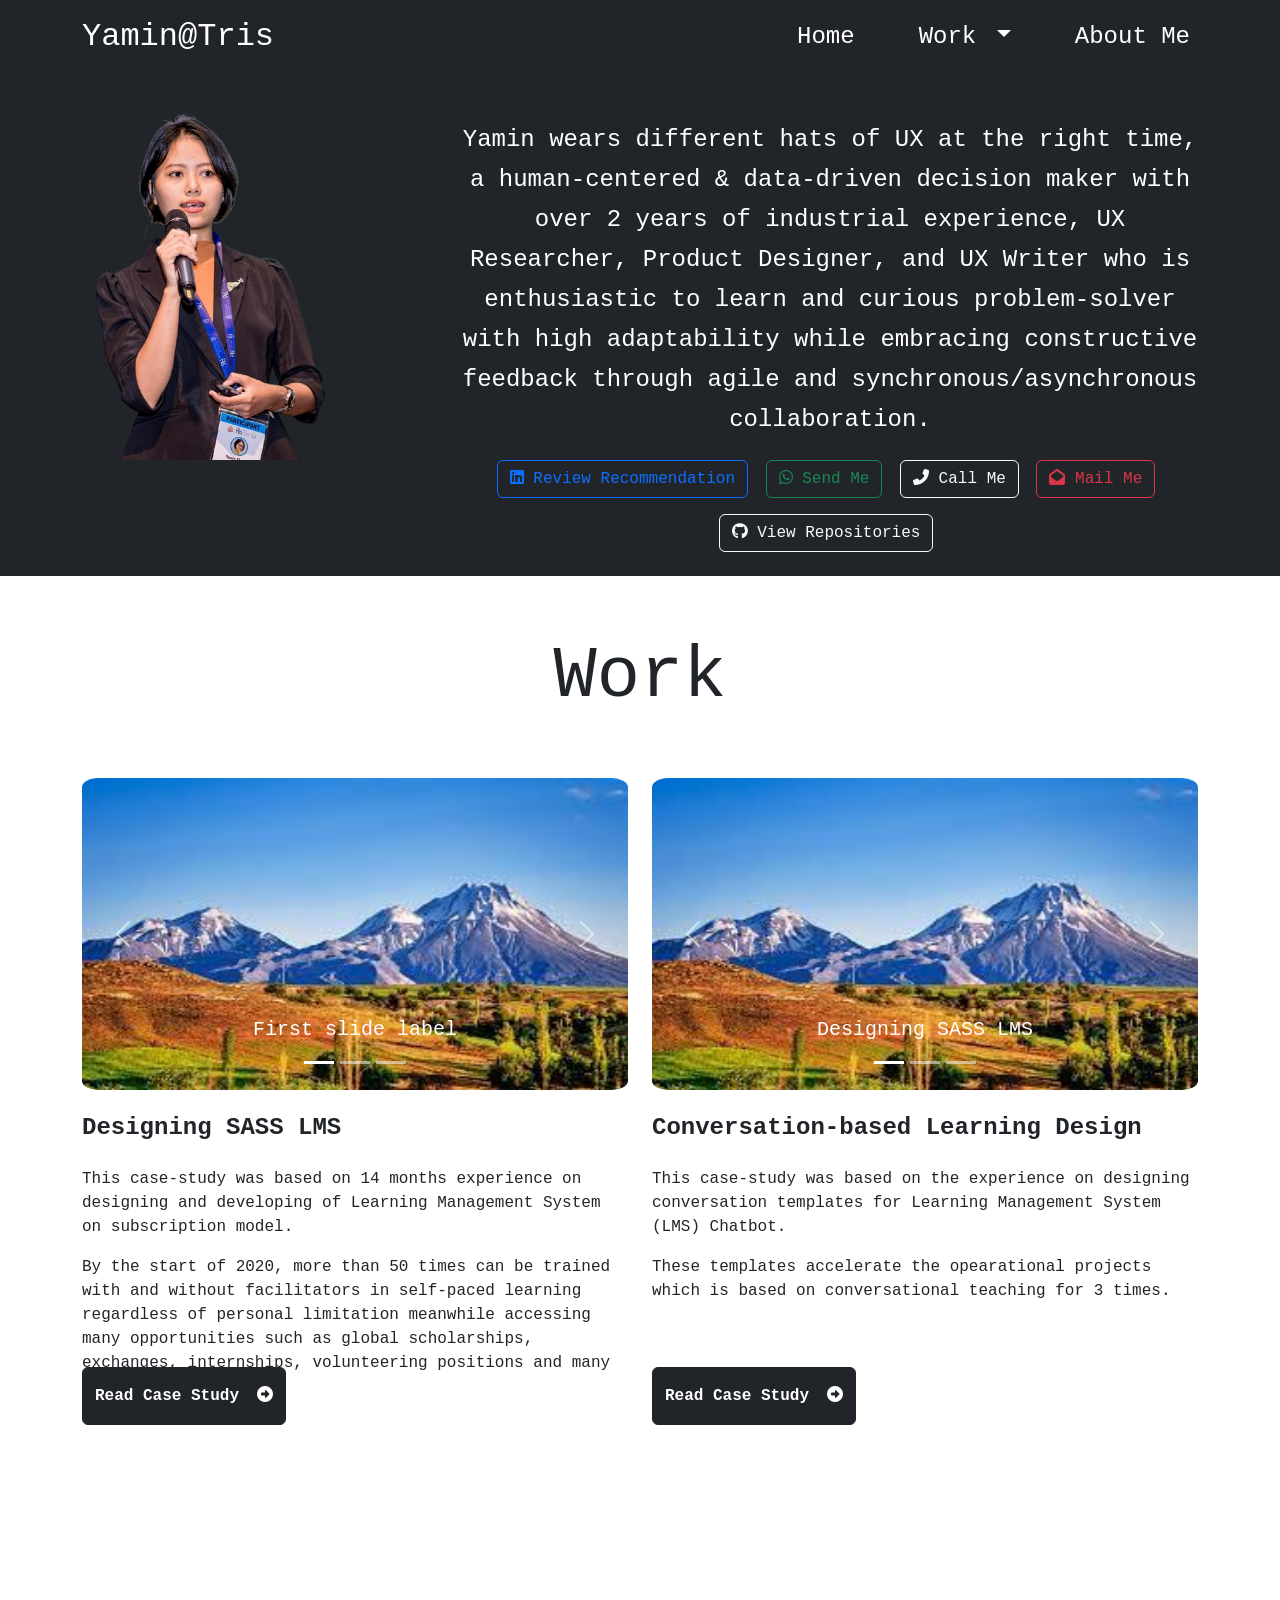
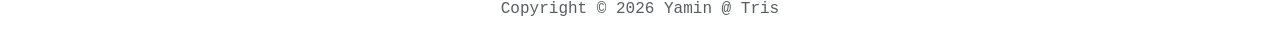
==== index.html @ 756cc173 "change home.html to index.html" ====
<!DOCTYPE html>
<html lang="en">

<head>
  <meta charset="UTF-8">
  <meta http-equiv="X-UA-Compatible" content="IE=edge">
  <meta name="viewport" content="width=device-width, initial-scale=1.0">
  <title>Document</title>
  <link href="https://cdn.jsdelivr.net/npm/bootstrap@5.1.3/dist/css/bootstrap.min.css" rel="stylesheet"
    integrity="sha384-1BmE4kWBq78iYhFldvKuhfTAU6auU8tT94WrHftjDbrCEXSU1oBoqyl2QvZ6jIW3" crossorigin="anonymous">
  <link rel="stylesheet" href="https://cdnjs.cloudflare.com/ajax/libs/font-awesome/6.1.1/css/all.min.css">
  <link rel="stylesheet" href="style.css">
  <link rel="stylesheet" href="home.css">
  <link rel="stylesheet" href="membership.html">
  <link rel="stylesheet" href="conversation_design.html">
</head>

<body>

  <div class="container-fluid bg-dark">
    <nav class="navbar navbar-expand-lg fixed-top navbar-dark bg-dark">
      <div class="container justify-content-between">
        <a class="navbar-brand fs-2" href="#"> Yamin@Tris </a>
        <button class="navbar-toggler" type="button" data-bs-toggle="collapse" data-bs-target="#navbarText" aria-controls="navbarText" aria-expanded="true" aria-label="Toggle navigation">
          <span class="navbar-toggler-icon"></span>
        </button>
        <div class="collapse navbar-collapse justify-content-end" id="navbarText">
          <ul class="nav navbar-nav ml-auto mb-2 mb-lg-0 gap-2 gap-sm-5 fs-4">
            <li class="nav-item">
              <a class="nav-link active home" aria-current="page" href="index.html">Home</a>
            </li>
            <li class="nav-item dropdown">
              <a class="nav-link dropdown-toggle text-white" href="#" id="navbarDarkDropdownMenuLink" role="button" data-bs-toggle="dropdown" aria-expanded="true">
                Work
              </a>
              <ul class="dropdown-menu dropdown-menu-dark" aria-labelledby="navbarDarkDropdownMenuLink">
                <li><a class="dropdown-item" href="membership.html">SAAS LMS Design</a></li>
                <li><a class="dropdown-item" href="#">Conversation-based Learning Design</a></li>
                <li><a class="dropdown-item" href="https://github.com/Yamin-TZO?tab=repositories">Web Design</a></li>
              </ul>
            </li>
            <li class="nav-item">
              <a class="nav-link text-white" href="aboutme.html">About Me</a>
            </li>
          </ul>
        </div>
      </div>
    </nav>
    
    <div style="height:100px;"></div>
    <!-- self_introduction -->
    <div class="container text-white">
      <div class="row">
        <div class="col-12 col-sm-4">
          <img src="photo/yamin.png" alt="Yamin was giving presentation in AYA Youth Forum 2019" style="height: 360px;">
        </div>
        <div class="col-12 col-sm-8 align-self-center">
          <div class="card-body align-items-center text-center">
            <p class="card-text intro-text">Yamin wears different hats of UX at the right time, a human-centered & data-driven decision maker with over 2
              years of industrial experience, UX Researcher, Product Designer, and UX Writer who is enthusiastic to learn
              and curious problem-solver with high adaptability while embracing constructive feedback through agile and
              synchronous/asynchronous collaboration.</p>
            <div class="justify-content-beteen mb-2">
              <a href="https://www.linkedin.com/in/yaminthazinoo" class="btn btn-outline-primary me-2 mb-3">
                <i class="fab fa-linkedin"></i> Review Recommendation
              </a>
              <a href="https://api.whatsapp.com/send?phone=959424755899" class="btn btn-outline-success me-2 mb-3">
                <i class="fab fa-whatsapp"></i> Send Me
              </a>
              <a href="tel:959 424 755 899" class="btn btn-outline-light me-2 mb-3">
                <i class="fas fa-phone-alt"></i> Call Me
              </a>
              <a href="mailto:yaminthazinoo24@gmail.com" class="btn btn-outline-danger me-2 mb-3">
                <i class="fas fa-envelope-open"></i> Mail Me
              </a>
              <a href="https://github.com/Yamin-TZO?tab=repositories" class="btn btn-outline-light me-2 mb-3">
                <i class="fab fa-github"></i> View Repositories
              </a>   
            </div>        
          </div>
        </div>
      </div>
    </div>
  </div>

  <div style="height: 50px;" id="work"></div>

  <div class="container-fluid" >
    <div class="text-dark align-items-center text-center py-2 display-2">
      Work
    </div>

    <div style="height: 50px;"></div>

    <div class="container">
      <div class="row">
        <div class="col-12 col-sm-6">
          <div class="card mb-5" style="border-radius: 3%; border: none;">
            <div id="membership" class="carousel carousel-light slide" data-bs-ride="carousel">
              <div class="carousel-indicators">
                <button type="button" data-bs-target="#membership" data-bs-slide-to="0" class="active" aria-current="true" aria-label="Slide 1"></button>
                <button type="button" data-bs-target="#membership" data-bs-slide-to="1" aria-label="Slide 2"></button>
                <button type="button" data-bs-target="#membership" data-bs-slide-to="2" aria-label="Slide 3"></button>
              </div>
              <div class="carousel-inner" style="border-radius: 3%;">
                <div class="carousel-item active" data-bs-interval="10000">
                  <img src="photo/mountain.jpeg" class="d-block w-100" alt="..." style="height: 312px;">
                  <div class="carousel-caption d-none d-md-block">
                    <h5>First slide label</h5>
                  </div>
                </div>
                <div class="carousel-item" data-bs-interval="2000">
                  <img src="photo/mountain2.jpeg" class="d-block w-100" alt="..." style="height: 312px;">
                  <div class="carousel-caption d-none d-md-block">
                    <h5>Second slide label</h5>
                  </div>
                </div>
                <div class="carousel-item">
                  <img src="photo/mountain3.jpeg" class="d-block w-100" alt="..." style="height: 312px;">
                  <div class="carousel-caption d-none d-md-block">
                    <h5>Third slide label</h5>
                  </div>
                </div>
              </div>
              <button class="carousel-control-prev" type="button" data-bs-target="#membership" data-bs-slide="prev">
                <span class="carousel-control-prev-icon" aria-hidden="true"></span>
                <span class="visually-hidden">Previous</span>
              </button>
              <button class="carousel-control-next" type="button" data-bs-target="#membership" data-bs-slide="next">
                <span class="carousel-control-next-icon" aria-hidden="true"></span>
                <span class="visually-hidden">Next</span>
              </button>
            </div>
            <div class="card mt-3" style="border: none;border-radius: 3%;">
              <h4 class="card-title mt-2">
                <strong>Designing SASS LMS</strong>
              </h4>
              <div class="card-text mt-3 gallery-layout">
                <div>
                  This case-study was based on 14 months experience on designing and developing of Learning Management System on subscription model.
                </div>
                <div class="mt-3">
                  By the start of 2020, more than 50 times can be trained with and without facilitators in self-paced learning regardless of personal limitation meanwhile accessing many opportunities such as global scholarships, exchanges, internships, volunteering positions and many others.
                </div>
              </div>
              <a href="membership.html" id="casestudy" class="btn btn-dark text-center py-3">
                <strong>Read Case Study</strong>
                <i class="fas fa-arrow-alt-circle-right ps-2"></i>
              </a>
            </div>
          </div>
        </div>

        <div class="col-12 col-sm-6">
          <div class="card" style="border-radius: 3%; border: none;">
            <div id="sms" class="carousel carousel-light slide" data-bs-ride="carousel">
              <div class="carousel-indicators">
                <button type="button" data-bs-target="#sms" data-bs-slide-to="0" class="active" aria-current="true" aria-label="Slide 1"></button>
                <button type="button" data-bs-target="#sms" data-bs-slide-to="1" aria-label="Slide 2"></button>
                <button type="button" data-bs-target="#sms" data-bs-slide-to="2" aria-label="Slide 3"></button>
              </div>
              <div class="carousel-inner" style="border-radius: 3%;">
                <div class="carousel-item active" data-bs-interval="10000">
                  <img src="photo/mountain.jpeg" class="d-block w-100" alt="..." style="height: 312px;">
                  <div class="carousel-caption d-none d-md-block">
                    <h5>Designing SASS LMS</h5>
                  </div>
                </div>
                <div class="carousel-item" data-bs-interval="2000">
                  <img src="photo/mountain2.jpeg" class="d-block w-100" alt="..." style="height: 312px;">
                  <div class="carousel-caption d-none d-md-block">
                    <h5>Second slide label</h5>
                  </div>
                </div>
                <div class="carousel-item">
                  <img src="photo/mountain3.jpeg" class="d-block w-100" alt="..." style="height: 312px;">
                  <div class="carousel-caption d-none d-md-block">
                    <h5>Third slide label</h5>
                  </div>
                </div>
              </div>
              <button class="carousel-control-prev" type="button" data-bs-target="#sms" data-bs-slide="prev">
                <span class="carousel-control-prev-icon" aria-hidden="true"></span>
                <span class="visually-hidden">Previous</span>
              </button>
              <button class="carousel-control-next" type="button" data-bs-target="#sms" data-bs-slide="next">
                <span class="carousel-control-next-icon" aria-hidden="true"></span>
                <span class="visually-hidden">Next</span>
              </button>
            </div>
            <div class="card mt-3" style="border: none;border-radius: 3%;">
              <h4 class="card-title mt-2">
                <strong>Conversation-based Learning Design</strong>
              </h4>
              <div class="card-text mt-3 gallery-layout">
                <div>
                  This case-study was based on the experience on designing conversation templates for Learning Management System (LMS) Chatbot.
                </div>
                <div class="mt-3">
                  These templates accelerate the opearational projects which is based on conversational teaching for 3 times.
                </div>
              </div>
              <a href="conversation_design.html" id="casestudy" class="btn btn-dark text-center py-3">
                <strong>Read Case Study</strong>
                <i class="fas fa-arrow-alt-circle-right ps-2"></i>
              </a>
            </div>
          </div>
        </div>
      </div>
    </div>
  </div>

  <div style="height: 100px;"></div>
  <!-- testimonials -->
  <!-- <div class="container-fluid bg-dark">
    <div class="text-white align-items-center text-center py-2 fs-3">
      Testimonials
    </div>
    <div class="container py-2 mb-2">
      <div class="row row-cols-1 row-cols-md-3 g-4">
        <div class="col">
          <div class="card mb-3" style="max-width: 540px;">
            <div class="row g-0">
              <div class="col-md-4 align-self-center ps-2">
                <img src="photo/htet.jpeg" class="img-fluid rounded-circle justify-content-center" alt="...">
              </div>
              <div class="col-md-8 text-center">
                <div class="card-body">
                  <p class="card-text">Having a vision in both product design and user experience, Yamin is a
                    trust-worthy
                    person who is committed to deliver the task in an accurate, perfect manner. </p>
                  <p class="card-text"><small class="text-muted">Kaung (computer programmer) </small></p>
                </div>
              </div>
            </div>
          </div>
        </div>
        <div class="col">
          <div class="card mb-3" style="max-width: 540px;">
            <div class="row g-0">
              <div class="col-md-4 align-self-center ps-2">
                <img src="photo/kaung.jpeg" class="img-fluid rounded-circle justify-content-center" alt="...">
              </div>
              <div class="col-md-8 text-center">
                <div class="card-body">
                  <p class="card-text">Having a vision in both product design and user experience, Yamin is a
                    trust-worthy
                    person who is committed to deliver the task in an accurate, perfect manner. </p>
                  <p class="card-text"><small class="text-muted">Kaung (computer programmer) </small></p>
                </div>
              </div>
            </div>
          </div>
        </div>
        <div class="col">
          <div class="card mb-3" style="max-width: 540px;">
            <div class="row g-0">
              <div class="col-md-4 align-self-center ps-2">
                <img src="photo/htet.jpeg" class="img-fluid rounded-circle justify-content-center" alt="...">
              </div>
              <div class="col-md-8 text-center">
                <div class="card-body">
                  <p class="card-text">Having a vision in both product design and user experience, Yamin is a
                    trust-worthy
                    person who is committed to deliver the task in an accurate, perfect manner. </p>
                  <p class="card-text"><small class="text-muted">Kaung (computer programmer) </small></p>
                </div>
              </div>
            </div>
          </div>
        </div>
      </div>
    </div>
  </div>  -->
  
  
  

  

  <footer class="text-center py-4 text-muted">
    Copyright &copy; <script>document.write(new Date().getFullYear());</script> Yamin @ Tris
  </footer>
  

  <script src="https://cdn.jsdelivr.net/npm/bootstrap@5.1.3/dist/js/bootstrap.bundle.min.js"
    integrity="sha384-ka7Sk0Gln4gmtz2MlQnikT1wXgYsOg+OMhuP+IlRH9sENBO0LRn5q+8nbTov4+1p"
    crossorigin="anonymous"></script>
</body>

</html>
---- style.css ----
body {
    font-family: monospace;
}

.intro-text {
    font-size: 1.5rem;
    line-height: 2.5rem;
    margin-top: 20px;
    margin-bottom: 20px;
}

@media only screen and (max-width: 361px){
    .intro-text {
        font-size: 1rem;
        line-height: 2rem;
    }

}
---- home.css ----
#casestudy {
  width: fit-content;  
  height: max-content;
  animation: mymove 5s infinite;
  align-items: flex-start;
  }
  
  @keyframes mymove {
    50% {box-shadow: 10px 20px 30px blue;}
  }

.gallery-layout {
  height: 200px;
}

@media only screen and (max-width: 990px){
  .gallery-layout {
    height: max-content;
    margin-bottom: 25px;
  }
}
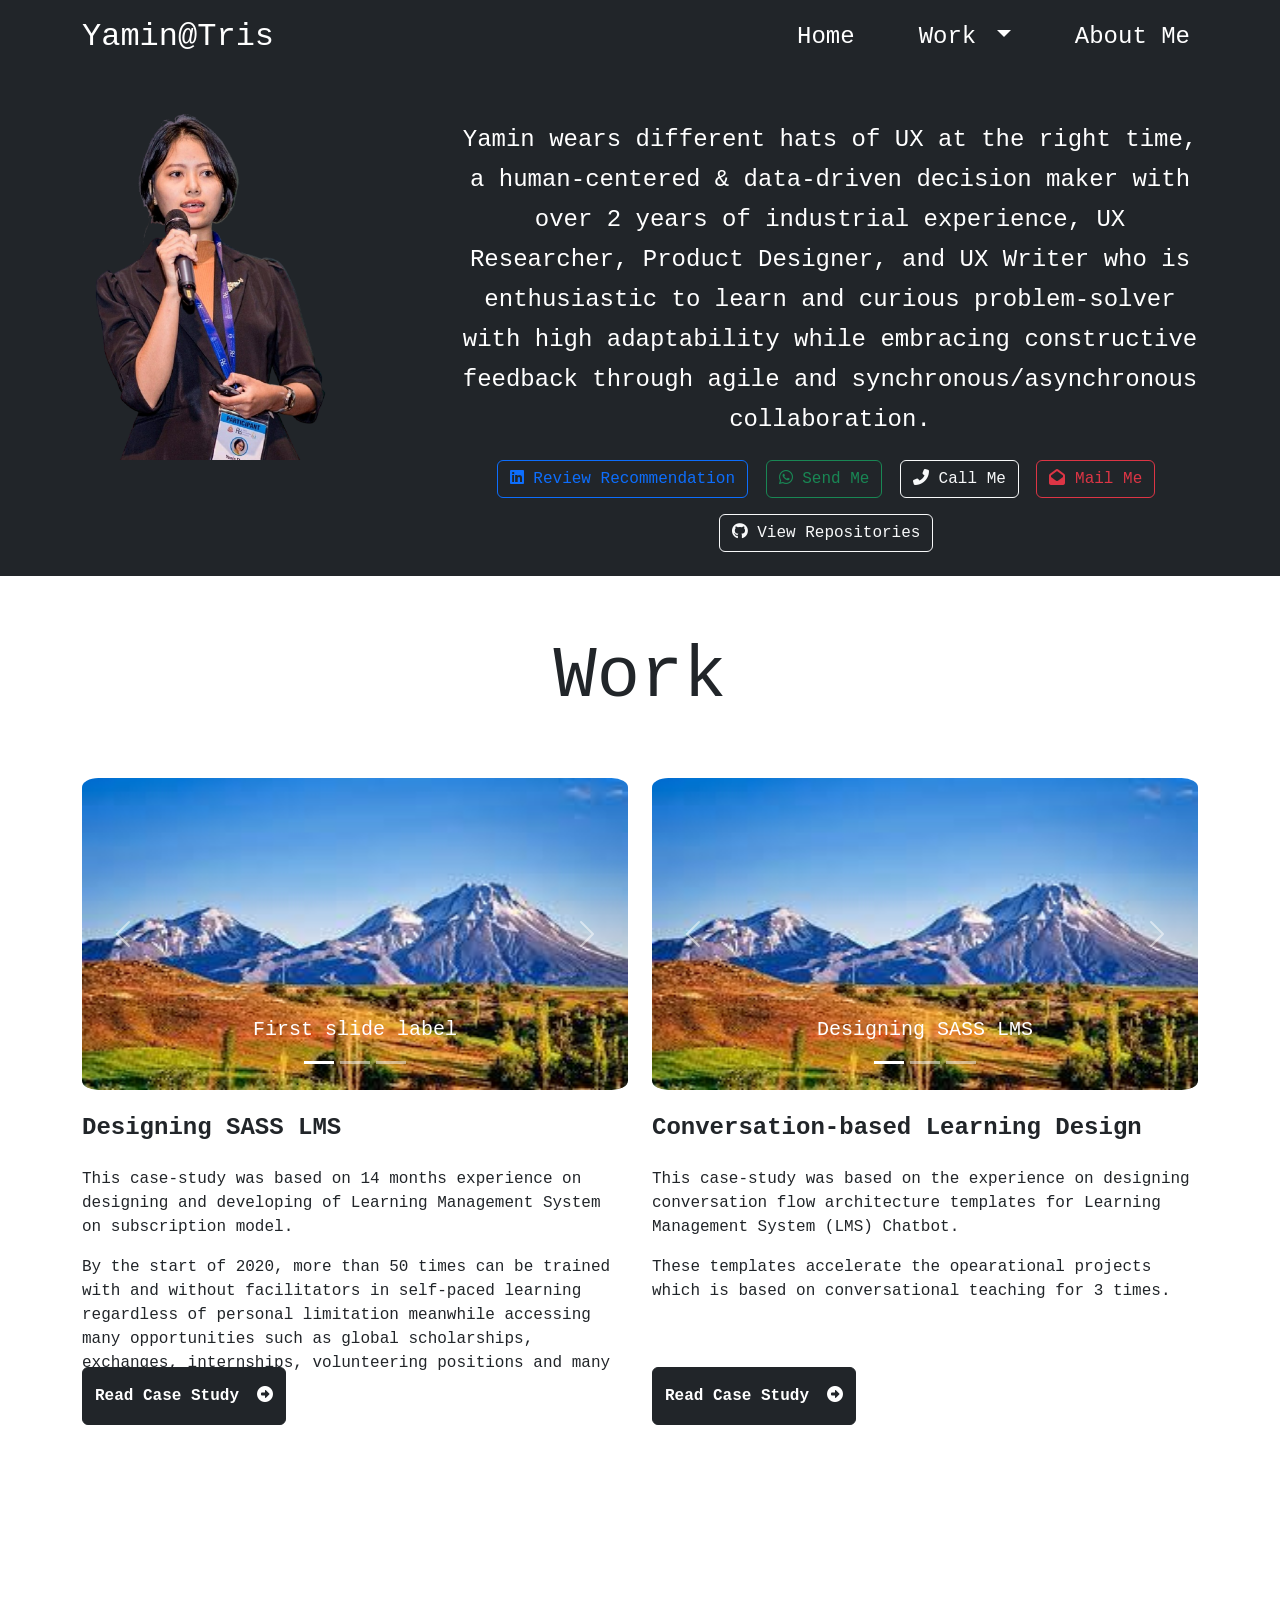
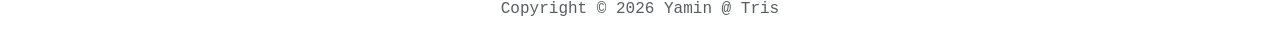
==== commit 2eeeba5a: "updating conversation page about tools" ====
--- a/index.html
+++ b/index.html
@@ -35,7 +35,7 @@
               </a>
               <ul class="dropdown-menu dropdown-menu-dark" aria-labelledby="navbarDarkDropdownMenuLink">
                 <li><a class="dropdown-item" href="membership.html">SAAS LMS Design</a></li>
-                <li><a class="dropdown-item" href="#">Conversation-based Learning Design</a></li>
+                <li><a class="dropdown-item" href="conversation_design.html">Conversation-based Learning Design</a></li>
                 <li><a class="dropdown-item" href="https://github.com/Yamin-TZO?tab=repositories">Web Design</a></li>
               </ul>
             </li>
@@ -70,7 +70,7 @@
               <a href="tel:959 424 755 899" class="btn btn-outline-light me-2 mb-3">
                 <i class="fas fa-phone-alt"></i> Call Me
               </a>
-              <a href="mailto:yaminthazinoo24@gmail.com" class="btn btn-outline-danger me-2 mb-3">
+              <a href="mailto:tris.mailme@gmail.com" class="btn btn-outline-danger me-2 mb-3">
                 <i class="fas fa-envelope-open"></i> Mail Me
               </a>
               <a href="https://github.com/Yamin-TZO?tab=repositories" class="btn btn-outline-light me-2 mb-3">
@@ -194,7 +194,7 @@
               </h4>
               <div class="card-text mt-3 gallery-layout">
                 <div>
-                  This case-study was based on the experience on designing conversation templates for Learning Management System (LMS) Chatbot.
+                  This case-study was based on the experience on designing conversation flow architecture templates for Learning Management System (LMS) Chatbot.
                 </div>
                 <div class="mt-3">
                   These templates accelerate the opearational projects which is based on conversational teaching for 3 times.
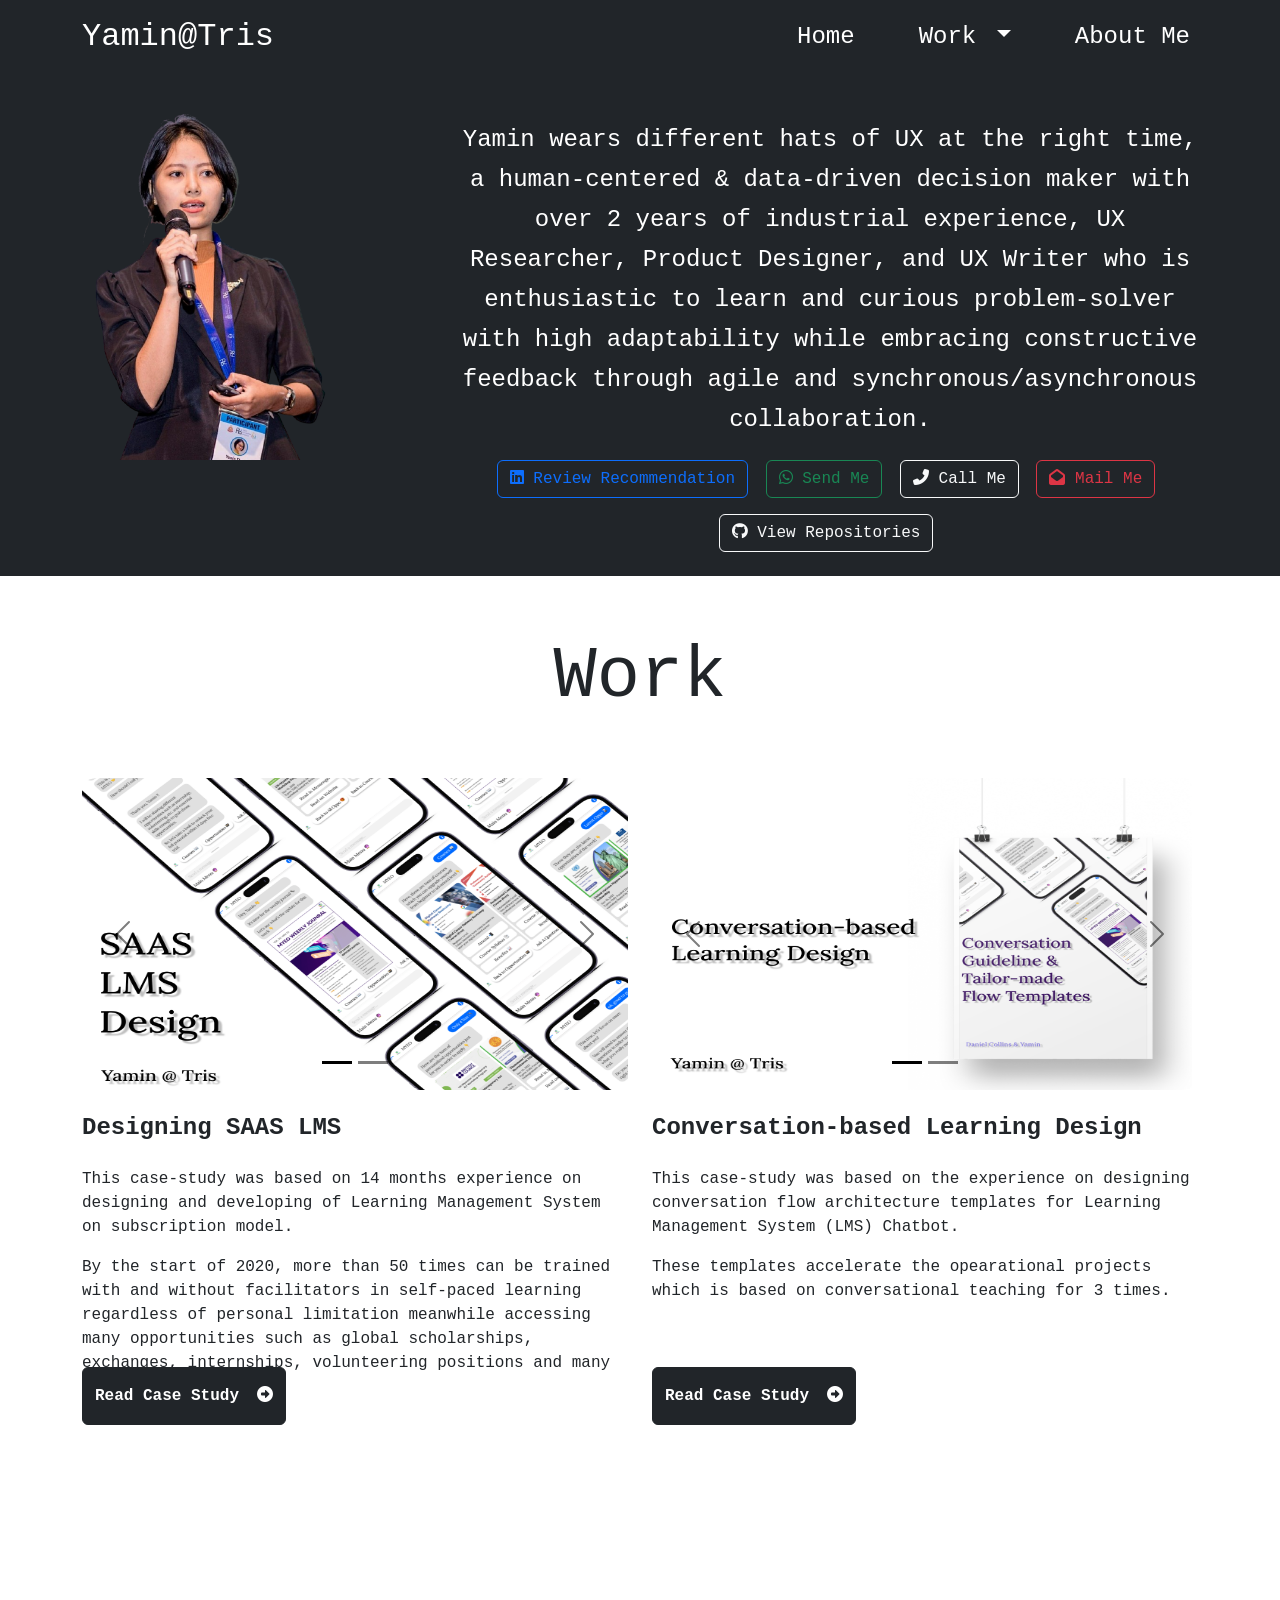
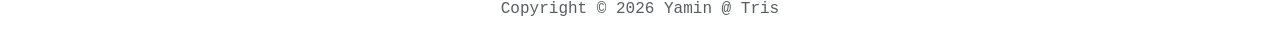
==== commit d3f6938b: "updating on conversation page and modification" ====
--- a/index.html
+++ b/index.html
@@ -36,7 +36,7 @@
               <ul class="dropdown-menu dropdown-menu-dark" aria-labelledby="navbarDarkDropdownMenuLink">
                 <li><a class="dropdown-item" href="membership.html">SAAS LMS Design</a></li>
                 <li><a class="dropdown-item" href="conversation_design.html">Conversation-based Learning Design</a></li>
-                <li><a class="dropdown-item" href="https://github.com/Yamin-TZO?tab=repositories">Web Design</a></li>
+                <!-- <li><a class="dropdown-item" href="https://github.com/Yamin-TZO?tab=repositories">Web Design</a></li> -->
               </ul>
             </li>
             <li class="nav-item">
@@ -96,31 +96,31 @@
       <div class="row">
         <div class="col-12 col-sm-6">
           <div class="card mb-5" style="border-radius: 3%; border: none;">
-            <div id="membership" class="carousel carousel-light slide" data-bs-ride="carousel">
+            <div id="membership" class="carousel carousel-dark slide" data-bs-ride="carousel">
               <div class="carousel-indicators">
                 <button type="button" data-bs-target="#membership" data-bs-slide-to="0" class="active" aria-current="true" aria-label="Slide 1"></button>
                 <button type="button" data-bs-target="#membership" data-bs-slide-to="1" aria-label="Slide 2"></button>
-                <button type="button" data-bs-target="#membership" data-bs-slide-to="2" aria-label="Slide 3"></button>
+                <!-- <button type="button" data-bs-target="#membership" data-bs-slide-to="2" aria-label="Slide 3"></button> -->
               </div>
               <div class="carousel-inner" style="border-radius: 3%;">
                 <div class="carousel-item active" data-bs-interval="10000">
-                  <img src="photo/mountain.jpeg" class="d-block w-100" alt="..." style="height: 312px;">
-                  <div class="carousel-caption d-none d-md-block">
-                    <h5>First slide label</h5>
-                  </div>
+                  <img src="photo/lms_cover.png" class="d-block w-100" alt="..." style="height: 312px;">
+                  <!-- <div class="carousel-caption d-none d-md-block">
+                    <h5>Paseo Protocol</h5>
+                  </div> -->
                 </div>
                 <div class="carousel-item" data-bs-interval="2000">
-                  <img src="photo/mountain2.jpeg" class="d-block w-100" alt="..." style="height: 312px;">
-                  <div class="carousel-caption d-none d-md-block">
+                  <img src="photo/paseo.png" class="d-block w-100" alt="..." style="height: 312px;">
+                  <!-- <div class="carousel-caption d-none d-md-block">
                     <h5>Second slide label</h5>
-                  </div>
-                </div>
-                <div class="carousel-item">
-                  <img src="photo/mountain3.jpeg" class="d-block w-100" alt="..." style="height: 312px;">
+                  </div> -->
+                </div>
+                <!-- <div class="carousel-item">
+                  <img src="photo/curriculumdev.jpg" class="d-block w-100" alt="..." style="height: 312px;">
                   <div class="carousel-caption d-none d-md-block">
                     <h5>Third slide label</h5>
                   </div>
-                </div>
+                </div> -->
               </div>
               <button class="carousel-control-prev" type="button" data-bs-target="#membership" data-bs-slide="prev">
                 <span class="carousel-control-prev-icon" aria-hidden="true"></span>
@@ -133,7 +133,7 @@
             </div>
             <div class="card mt-3" style="border: none;border-radius: 3%;">
               <h4 class="card-title mt-2">
-                <strong>Designing SASS LMS</strong>
+                <strong>Designing SAAS LMS</strong>
               </h4>
               <div class="card-text mt-3 gallery-layout">
                 <div>
@@ -153,32 +153,33 @@
 
         <div class="col-12 col-sm-6">
           <div class="card" style="border-radius: 3%; border: none;">
-            <div id="sms" class="carousel carousel-light slide" data-bs-ride="carousel">
+            <div id="sms" class="carousel carousel-dark slide" data-bs-ride="carousel">
               <div class="carousel-indicators">
                 <button type="button" data-bs-target="#sms" data-bs-slide-to="0" class="active" aria-current="true" aria-label="Slide 1"></button>
                 <button type="button" data-bs-target="#sms" data-bs-slide-to="1" aria-label="Slide 2"></button>
-                <button type="button" data-bs-target="#sms" data-bs-slide-to="2" aria-label="Slide 3"></button>
+                <!-- <button type="button" data-bs-target="#sms" data-bs-slide-to="2" aria-label="Slide 3"></button> -->
               </div>
               <div class="carousel-inner" style="border-radius: 3%;">
                 <div class="carousel-item active" data-bs-interval="10000">
-                  <img src="photo/mountain.jpeg" class="d-block w-100" alt="..." style="height: 312px;">
-                  <div class="carousel-caption d-none d-md-block">
-                    <h5>Designing SASS LMS</h5>
-                  </div>
+                  <img src="photo/conversational_cover.png" class="d-block w-100" alt="..." style="height: 312px;">
+                  <!-- <div class="carousel-caption d-none d-md-block">
+                    <h5>Paseo Protocol</h5>
+                  </div> -->
                 </div>
                 <div class="carousel-item" data-bs-interval="2000">
-                  <img src="photo/mountain2.jpeg" class="d-block w-100" alt="..." style="height: 312px;">
-                  <div class="carousel-caption d-none d-md-block">
+                  <img src="photo/affinity.png" class="d-block w-100" alt="..." style="height: 312px;">
+                  <!-- <div class="carousel-caption d-none d-md-block">
                     <h5>Second slide label</h5>
-                  </div>
-                </div>
-                <div class="carousel-item">
-                  <img src="photo/mountain3.jpeg" class="d-block w-100" alt="..." style="height: 312px;">
+                  </div> -->
+                </div>
+                <!-- <div class="carousel-item">
+                  <img src="photo/curriculumdev.jpg" class="d-block w-100" alt="..." style="height: 312px;">
                   <div class="carousel-caption d-none d-md-block">
                     <h5>Third slide label</h5>
                   </div>
-                </div>
-              </div>
+                </div> -->
+              </div>
+              
               <button class="carousel-control-prev" type="button" data-bs-target="#sms" data-bs-slide="prev">
                 <span class="carousel-control-prev-icon" aria-hidden="true"></span>
                 <span class="visually-hidden">Previous</span>
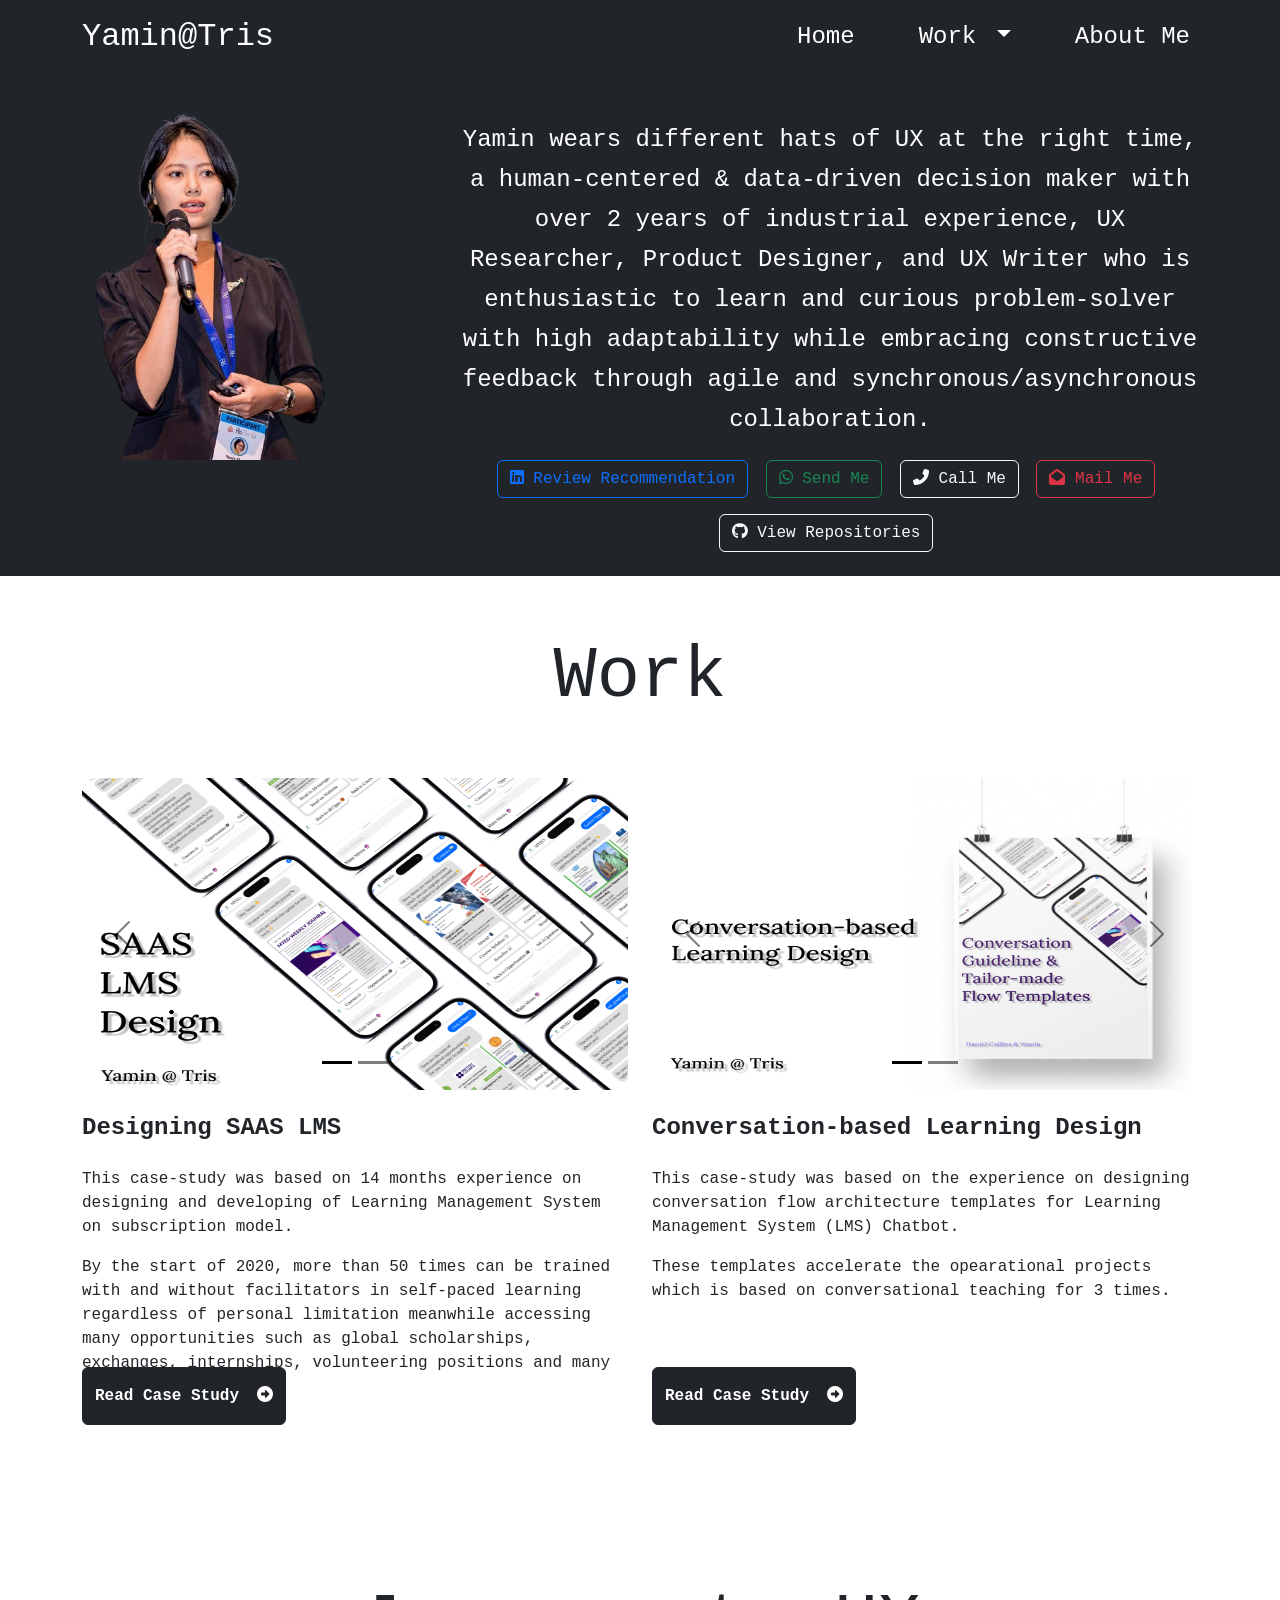
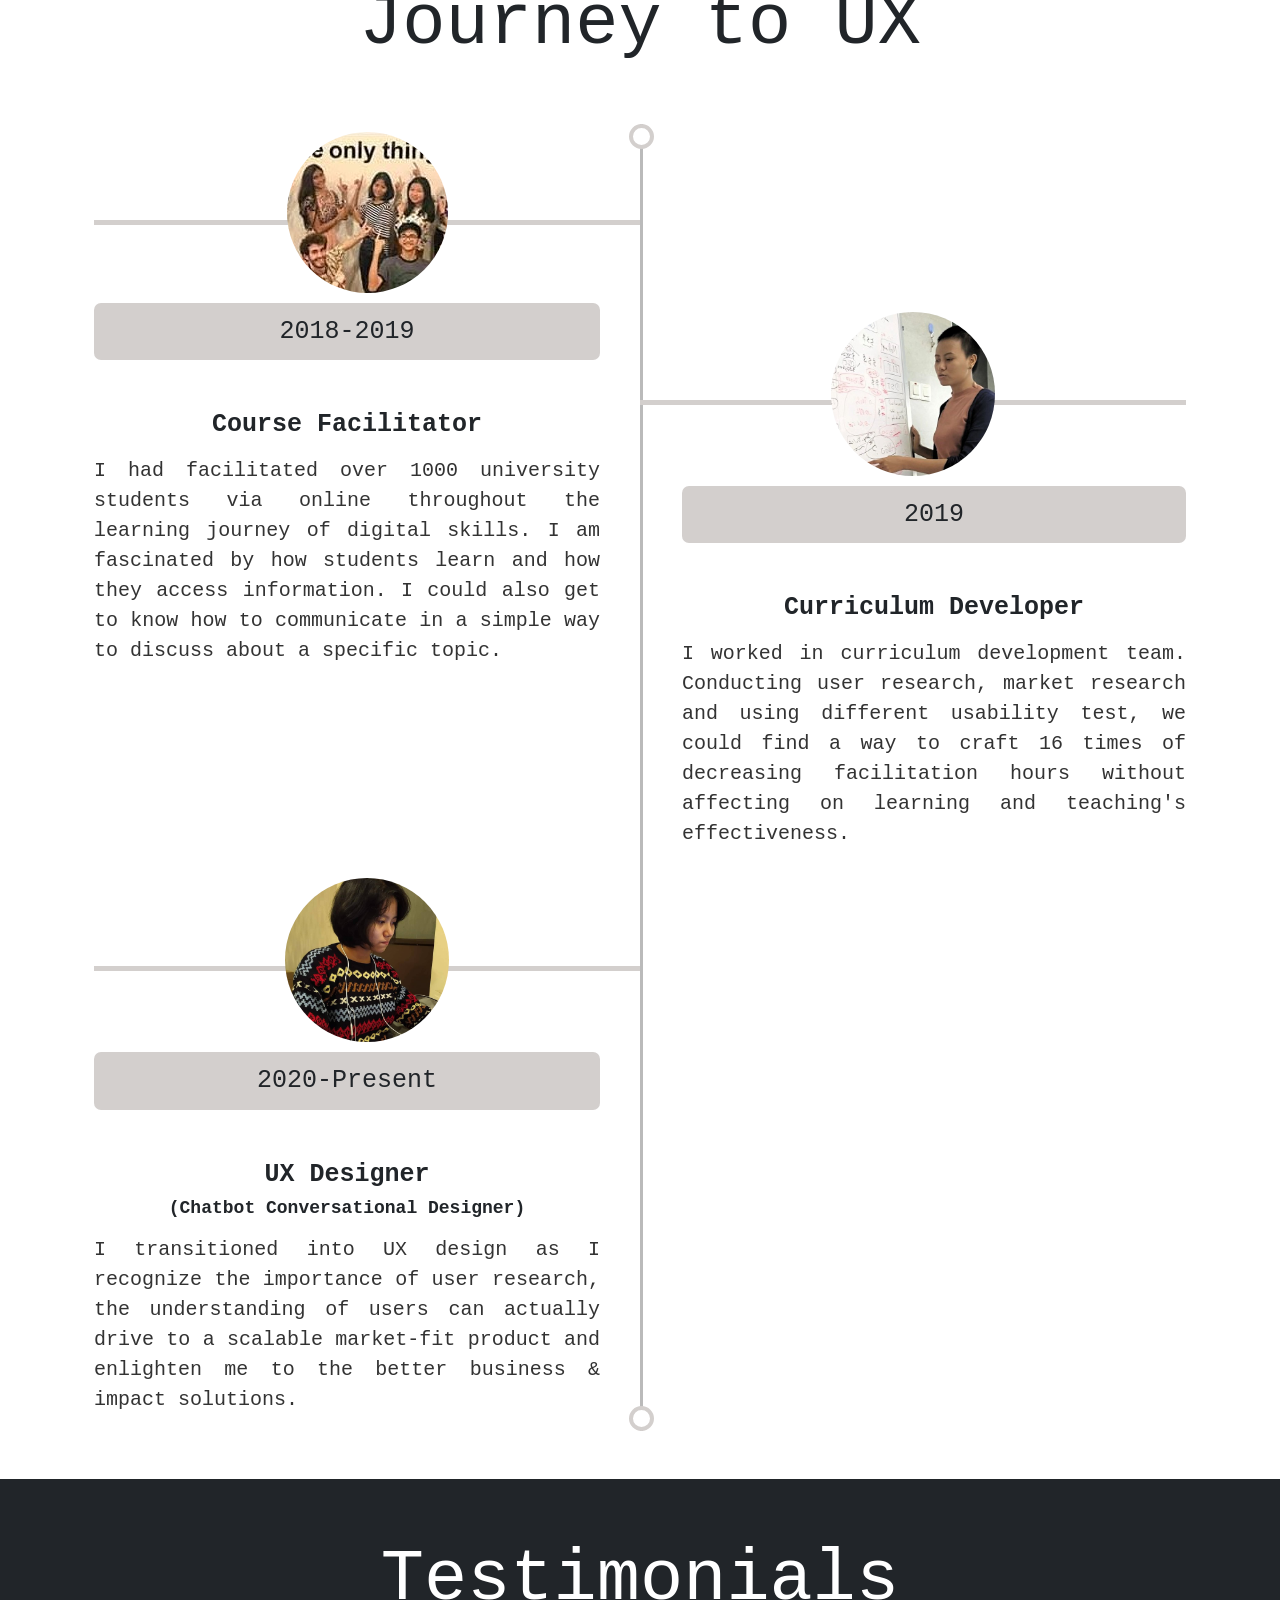
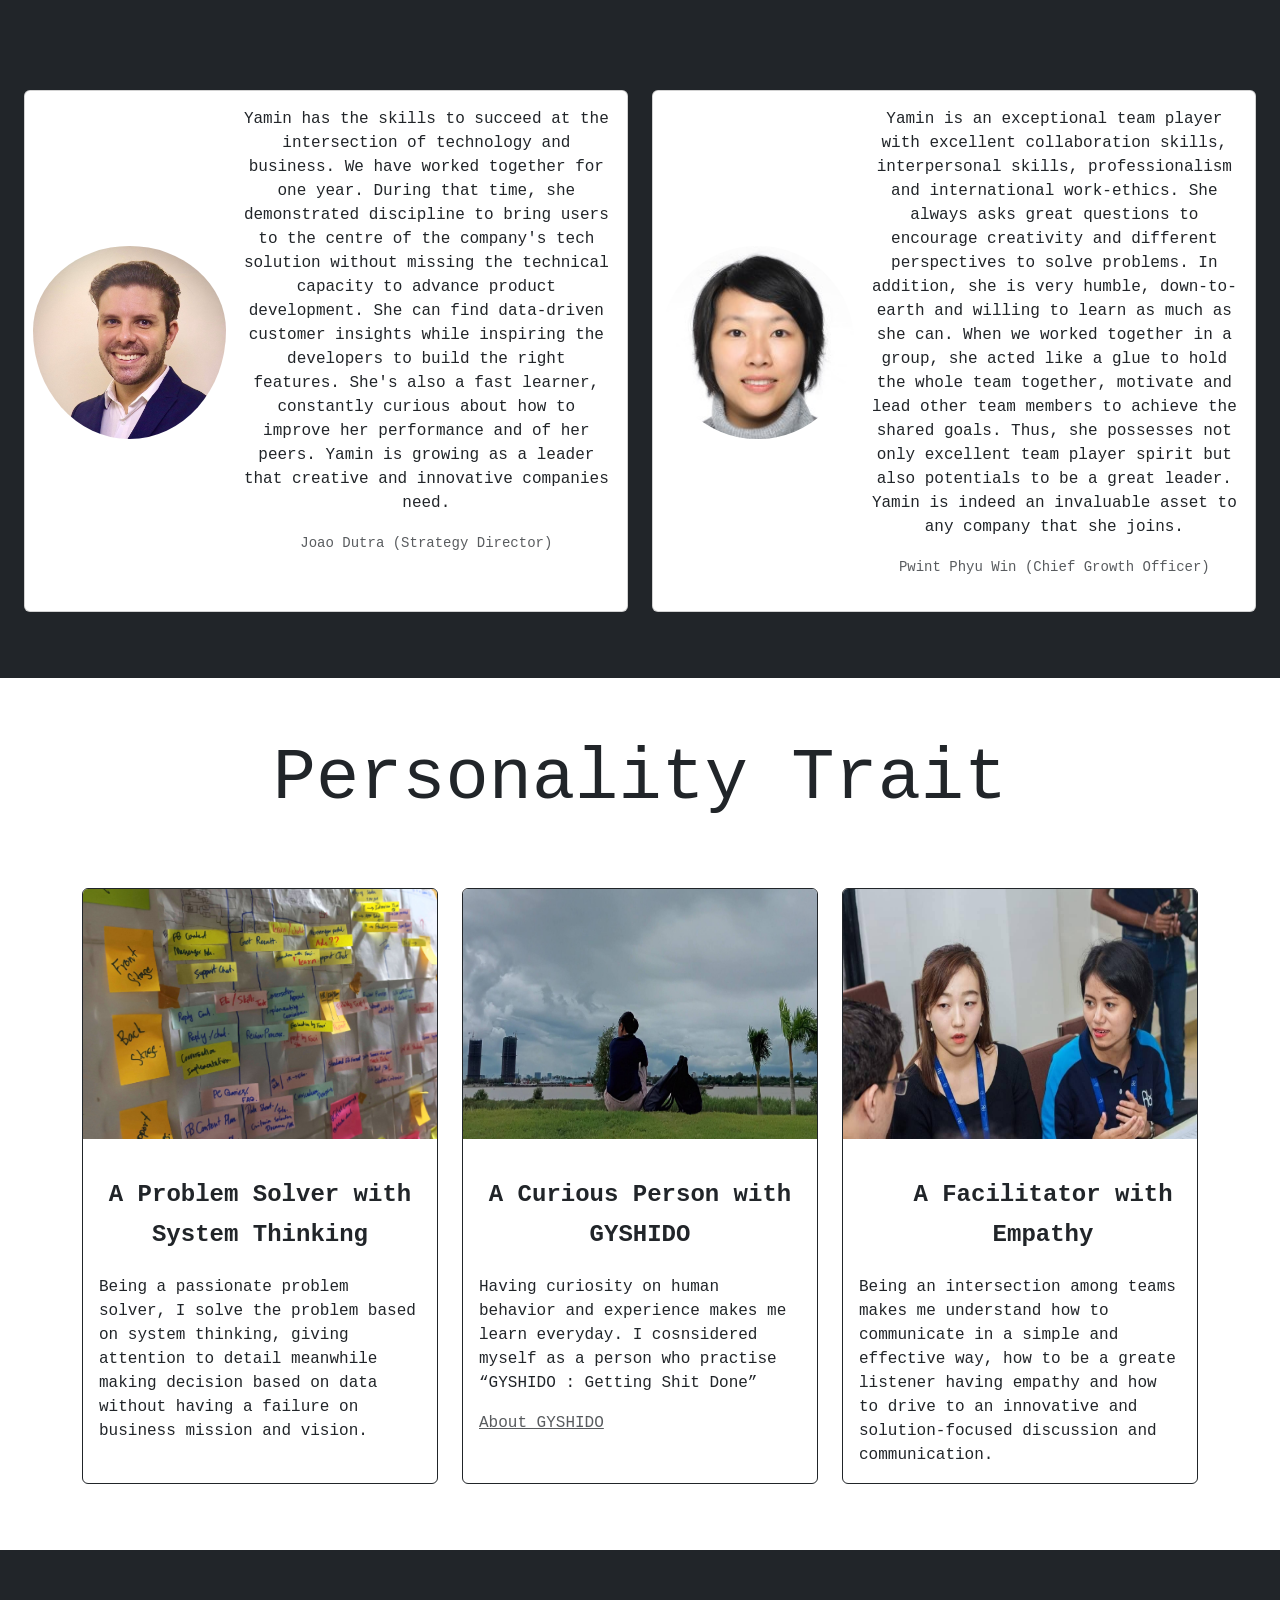
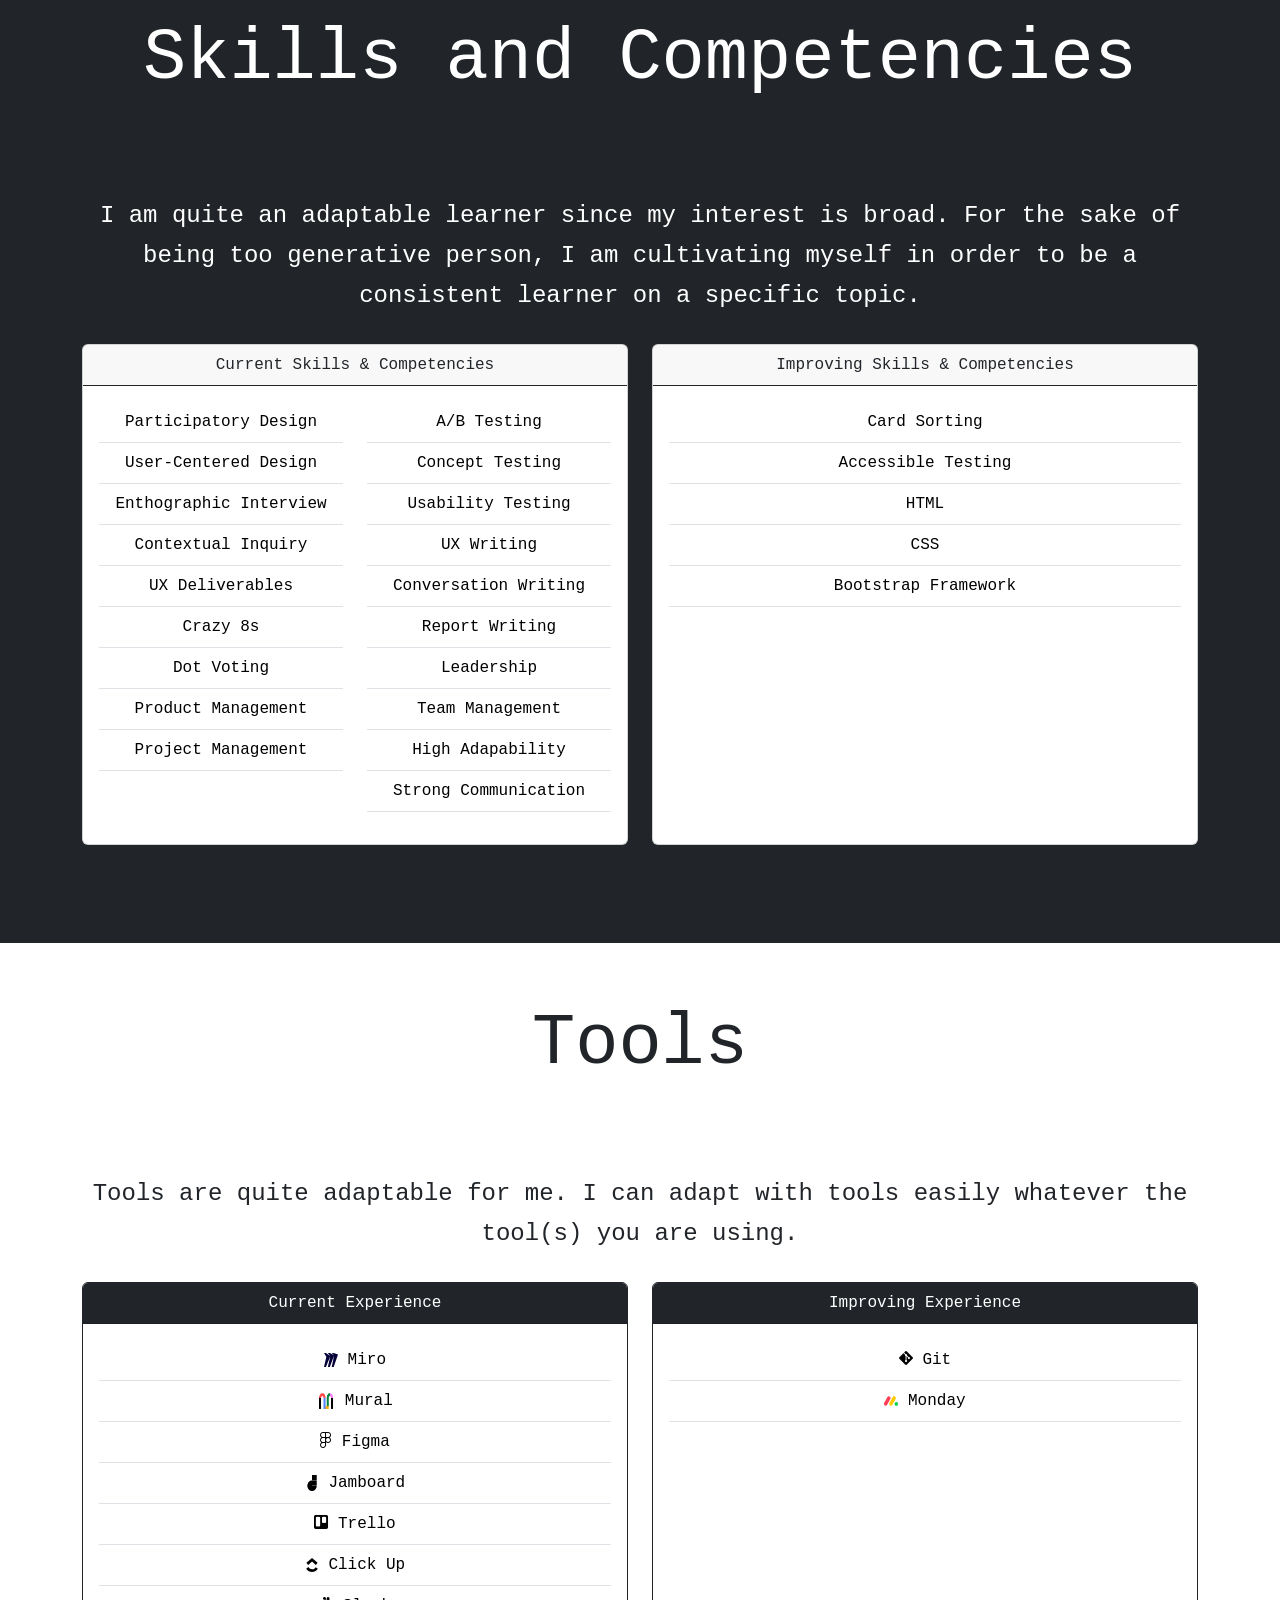
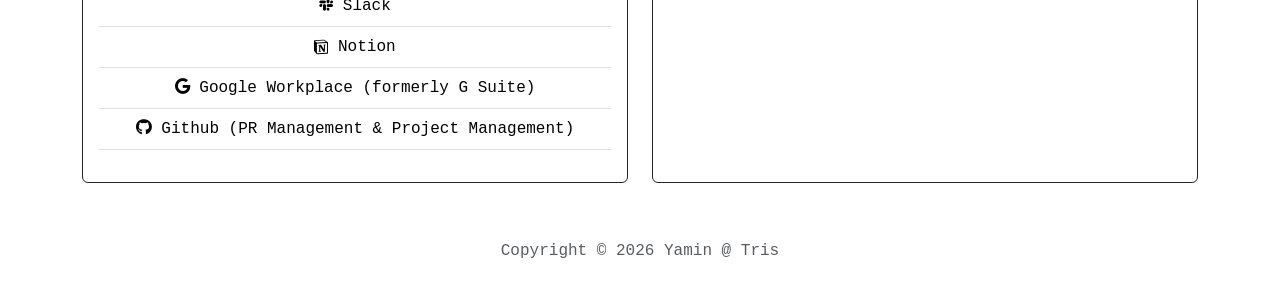
==== commit bc2de247: "updating index html" ====
--- a/index.html
+++ b/index.html
@@ -11,8 +11,7 @@
   <link rel="stylesheet" href="https://cdnjs.cloudflare.com/ajax/libs/font-awesome/6.1.1/css/all.min.css">
   <link rel="stylesheet" href="style.css">
   <link rel="stylesheet" href="home.css">
-  <link rel="stylesheet" href="membership.html">
-  <link rel="stylesheet" href="conversation_design.html">
+  <link rel="stylesheet" href="aboutme.css">
 </head>
 
 <body>
@@ -275,7 +274,408 @@
     </div>
   </div>  -->
   
+  <!-- experience_journey -->
   
+  <div class="container">
+    <div class="text-dark align-items-center text-center py-2 display-2">
+      Journey to UX
+    </div>
+    <div class="container py-5">
+        <div class="row">
+            <div class="col-md-12">
+                <div class="main-timeline">
+                    <div class="timeline">
+                        <div class="timeline-content">
+                          <span><img src="photo/faci.jpg" style="border-radius: 50%;"></span>
+                            <div class="content">
+                                <span class="year text-dark">2018-2019</span>
+                                <h3 class="title h4 text-dark">Course Facilitator</h3>
+                                <p class="description pt-2" style="font-size: 20px;line-height: 30px;">
+                                  I had facilitated over 1000 university students via online throughout the learning journey of digital skills. I am fascinated by how students learn and how they access information. I could also get to know how to communicate in a simple way to discuss about a specific topic.
+                                </p>
+                            </div>
+                        </div>
+                    </div>
+                    <div class="timeline">
+                        <div class="timeline-content">
+                          <span><img src="photo/curriculumdev.jpg" style="width: 164px; height: 164px; border-radius: 50%;"></span>
+                            <div class="content">
+                              <span class="year text-dark">2019</span>
+                              <h3 class="title h4 text-dark">Curriculum Developer</h3>
+                              <p class="description pt-2" style="font-size: 20px;line-height: 30px;">
+                                I worked in curriculum development team. Conducting user research, market research and using different usability test, we could find a way to craft 16 times of decreasing facilitation hours without affecting on learning and teaching's effectiveness.
+                              </p>
+                            </div>
+                        </div>
+                    </div>
+                    <div class="timeline">
+                        <div class="timeline-content">
+                          <span><img src="photo/ux.jpg" style="width: 164px; height: 164px; border-radius: 50%;"></span>
+                            <div class="content">
+                                <span class="year text-dark">2020-Present</span>
+                                <h3 class="title h4 d-block text-dark">UX Designer 
+                                  <div class="pt-2" style="font-size: 18px;">(Chatbot Conversational Designer)</div>
+                                </h3>
+                                <p class="description pt-2" style="font-size: 20px;line-height: 30px;">
+                                  I transitioned into UX design as I recognize the importance of user research, the understanding of users can actually drive to a scalable market-fit product and enlighten me to the better business & impact solutions.
+                                </p>
+                            </div>
+                        </div>
+                    </div>
+                </div>
+            </div>
+        </div>
+    </div>
+  </div>
+
+  <!-- testimonials -->
+  <div class="container-fluid bg-dark">
+    <div style="height: 50px;"></div>
+    <div class="text-white align-items-center text-center py-2 display-2">
+      Testimonials
+    </div>
+    <div style="height: 50px;"></div>
+
+    <div class="container-fluid py-2 mb-2">
+      <div class="row g-4">
+        <div class="col-12 col-sm-6">
+          <div class="card mb-3 h-100">
+            <div class="row g-0">
+              <div class="col-md-4 align-self-center ps-2">
+                <img src="photo/joao.jpeg" class="img-fluid align-self-center rounded-circle pt-4" alt="...">
+              </div>
+              <div class="col-md-8 text-center">
+                <div class="card-body">
+                  <p class="card-text">Yamin has the skills to succeed at the intersection of technology and business. We have worked together for one year. During that time, she demonstrated discipline to bring users to the centre of the company's tech solution without missing the technical capacity to advance product development. She can find data-driven customer insights while inspiring the developers to build the right features. She's also a fast learner, constantly curious about how to improve her performance and of her peers. Yamin is growing as a leader that creative and innovative companies need. </p>
+                  <p class="card-text"><small class="text-muted">Joao Dutra (Strategy Director) </small></p>
+                </div>
+              </div>
+            </div>
+          </div>
+        </div>
+        
+        <div class="col-12 col-sm-6">
+          <div class="card mb-3 h-100">
+            <div class="row g-0">
+              <div class="col-md-4 align-self-center ps-2">
+                <img src="photo/pp.png" class="img-fluid align-self-center rounded-circle" alt="...">
+              </div>
+              <div class="col-md-8 text-center">
+                <div class="card-body">
+                  <p class="card-text">Yamin is an exceptional team player with excellent collaboration skills, interpersonal skills, professionalism and international work-ethics. She always asks great questions to encourage creativity and different perspectives to solve problems. In addition, she is very humble, down-to-earth and willing to learn as much as she can.
+
+                    When we worked together in a group, she acted like a glue to hold the whole team together, motivate and lead other team members to achieve the shared goals. Thus, she possesses not only excellent team player spirit but also potentials to be a great leader.
+                    
+                    Yamin is indeed an invaluable asset to any company that she joins. </p>
+                  <p class="card-text"><small class="text-muted">Pwint Phyu Win (Chief Growth Officer) </small></p>
+                </div>
+              </div>
+            </div>
+          </div>
+        </div>
+
+      </div>
+    </div>
+    <div style="height: 50px;"></div>
+  </div> 
+
+  <!-- personality_trait -->
+  <div style="height: 50px;"></div>
+  <div class="text-dark align-items-center text-center py-2 display-2">
+    Personality Trait
+  </div>
+  <div style="height: 50px;"></div>
+  <div class="container py-2 mb-2">
+    <div class="row row-cols-1 row-cols-md-3 g-4">
+      <div class="col">
+        <div class="card border-dark h-100">
+          <img src="photo/problemsolver.jpg" style="height: 250px;" class="card-img-top" alt="...">
+          <div class="card-body">
+            <div class="card-title intro-text text-center">
+              <strong>A Problem Solver with System Thinking</strong>
+            </div>
+            <div class="card-text">
+              Being a passionate problem solver, I solve the problem based on system thinking, giving attention to detail meanwhile making decision based on data without having a failure on business mission and vision.
+            </div>
+          </div>
+        </div>
+      </div>
+      <div class="col">
+        <div class="card border-dark h-100">
+          <img src="photo/gyshido.jpg" style="height: 250px;" class="card-img-top" alt="...">
+          <div class="card-body">
+            <div class="card-title intro-text text-center">
+              <strong>A Curious Person with GYSHIDO</strong>
+            </div>
+            <div class="card-text">
+              <div class="mb-3">Having curiosity on human behavior and experience makes me learn everyday. I cosnsidered myself as a person who practise “GYSHIDO : Getting Shit Done”</div> 
+              <a href="https://gyshido.com/" class="text-muted">About GYSHIDO</a>
+            </div>
+          </div>
+        </div>
+      </div>
+      <div class="col">
+        <div class="card border-dark h-100">
+          <img src="photo/facilitator.jpeg" style="height: 250px;" class="card-img-top" alt="...">
+          <div class="card-body">
+            <div class="card-title intro-text text-center text-wrap" style="width: 23rem;">
+              <strong>A Facilitator with Empathy</strong>
+            </div>
+            <div class="card-text">
+              Being an intersection among teams makes me understand how to communicate in a simple and effective way, how to be a greate listener having empathy and how to drive to an innovative and solution-focused discussion and communication.
+            </div>
+          </div>
+        </div>
+      </div>
+    </div>
+  </div>
+  <div style="height: 50px;"></div>
+
+  <!-- skills_and_competencies -->
+  <div class="container-fluid bg-dark">
+    <div style="height: 50px;"></div>
+    <div class="text-white align-items-center text-center py-3 display-2">
+      Skills and Competencies
+    </div>
+    <div style="height: 50px;"></div>
+    <div class="container intro-text text-white align-items-center text-center py-2">
+      I am quite an adaptable learner since my interest is broad. For the sake of being too generative person,
+      I am cultivating myself in order to be a consistent learner on a specific topic.
+    </div>
+    <div class="container pb-4 mb-4">
+      <div class="row g-4">
+        <div class="col-sm-6">
+          <div class="card">
+            <div class="card-header border-dark text-center"> Current Skills & Competencies </div>
+            <div class="card-body">
+              <div class="row">
+                <div class="col table-responsive">
+                  <table class="table text-center">
+                    <tbody>
+                      <tr>
+                        <td>Participatory Design</td>
+                      </tr>
+                      <tr>
+                        <td>User-Centered Design</td>
+                      </tr>
+                      <tr>
+                        <td>Enthographic Interview</td>
+                      </tr>
+                      <tr>
+                        <td>Contextual Inquiry</td>
+                      </tr>
+                      <tr>
+                        <td>UX Deliverables</td>
+                      </tr>
+                      <tr>
+                        <td>Crazy 8s</td>
+                      </tr>
+                      <tr>
+                        <td>Dot Voting</td>
+                      </tr>
+                      <tr>
+                        <td>Product Management</td>
+                      </tr>
+                      <tr>
+                        <td>Project Management</td>
+                      </tr>
+                    </tbody>
+                  </table>
+                </div>
+                <div class="col table-responsive">
+                  <table class="table text-center">
+                    <tbody>
+                      <tr>
+                        <td>A/B Testing</td>
+                      </tr>
+                      <tr>
+                        <td>Concept Testing</td>
+                      </tr>
+                      <tr>
+                        <td>Usability Testing</td>
+                      </tr>
+                      <tr>
+                        <td>UX Writing</td>
+                      </tr>
+                      <tr>
+                        <td>Conversation Writing</td>
+                      </tr>
+                      <tr>
+                        <td>Report Writing</td>
+                      </tr>
+                      <tr>
+                        <td>Leadership</td>
+                      </tr>
+                      <tr>
+                        <td>Team Management</td>
+                      </tr>
+                      <tr>
+                        <td>High Adapability</td>
+                      </tr>
+                      <tr>
+                        <td>Strong Communication</td>
+                      </tr>
+                    </tbody>
+                  </table>
+                </div>
+              </div>
+            </div>
+          </div>
+        </div>
+
+        <div class="col-sm-6">
+          <div class="card h-100">
+            <div class="card-header border-dark text-center"> Improving Skills & Competencies </div>
+            <div class="card-body">
+              <div class="table-responsive">
+                <table class="table text-center">
+                  <tbody>
+                    <tr>
+                      <td>Card Sorting</td>
+                    </tr>
+                    <tr>
+                      <td>Accessible Testing</td>
+                    </tr>
+                    <tr>
+                      <td>HTML</td>
+                    </tr>
+                    <tr>
+                      <td>CSS</td>
+                    </tr>
+                    <tr>
+                      <td>Bootstrap Framework</td>
+                    </tr>
+                  </tbody>
+                </table>
+              </div>
+            </div>
+          </div>
+        </div>
+      </div>
+    </div>
+    <div style="height: 50px;"></div>
+  </div>
+
+  <!-- tools -->
+  <div class="container-fluid bg-white">
+    <div style="height: 50px;"></div>
+    <div class="text-dark align-items-center text-center py-2 display-2">
+      Tools
+    </div>
+    <div style="height: 50px;"></div>
+    <div class="container intro-text text-dark align-items-center text-center py-2">
+      Tools are quite adaptable for me. I can adapt with tools easily whatever the tool(s) you are using. 
+    </div>
+    <div class="container pb-4 mb-2">
+      <div class="row g-4">
+        <div class="col-sm-6">
+          <div class="card h-100 border-dark">
+            <div class="card-header bg-dark text-white text-center"> Current Experience </div>
+            <div class="card-body">
+              <div class="table-responsive">
+                <table class="table text-center">
+                  <tbody>
+                    <tr>
+                      <td>
+                        <img src="photo/M-icon.svg" alt="" style="width: 14px; height: 16px;">
+                        Miro
+                      </td>
+                    </tr>
+                    <tr>
+                      <td>
+                        <img src="photo/mural.png" alt="" style="width: 18px; height: 20px;">
+                        Mural
+                      </td>
+                    </tr>                    
+                    <tr>
+                      <td>
+                        <i class="fab fa-figma"></i>
+                        Figma
+                      </td>
+                    </tr>
+                    <tr>
+                      <td>
+                        <img src="photo/jam.png" alt="" style="width: 14px; height: 16px;">
+                        Jamboard
+                      </td>
+                    </tr>
+                    <tr>
+                      <td>
+                        <i class="fab fa-trello"></i>
+                        Trello 
+                      </td>
+                    </tr>
+                    <tr>
+                      <td>
+                        <img src="photo/clickup.svg" alt="" style="width: 14px; height: 16px;">
+                        Click Up
+                      </td>
+                    </tr>
+                    <tr>
+                      <td>
+                        <i class="fab fa-slack"></i>
+                        Slack 
+                      </td>
+                    </tr>
+                    <tr>
+                      <td>
+                        <img src="photo/notion-logo-1.svg" alt="" style="width: 14px; height: 16px;">
+                        Notion
+                      </td>
+                    </tr>
+                    <tr>
+                      <td>
+                        <i class="fab fa-google"></i>
+                        Google Workplace (formerly G Suite)
+                      </td>
+                    </tr>
+                    <tr>
+                      <td>
+                        <i class="fab fa-github"></i>
+                        Github (PR Management & Project Management) 
+                      </td>
+                    </tr>
+                  </tbody>
+                </table>
+              </div>
+            </div>
+          </div>
+        </div>
+
+        <div class="col-sm-6">
+          <div class="card border-dark h-100">
+            <div class="card-header bg-dark text-white text-center"> Improving Experience </div>
+            <div class="card-body">
+              <div class="table-responsive">
+                <table class="table text-center">
+                  <tbody>
+                    <tr>
+                      <td>
+                        <i class="fab fa-git-alt"></i>
+                        Git
+                      </td>
+                    </tr>
+                    <tr>
+                      <td>
+                        <img src="photo/monday-icon.svg" alt="" style="width: 14px; height: 16px;">
+                        Monday
+                      </td>
+                    </tr>
+                    <tr>
+                      <!-- <td>
+                        <i class="fab fa-invision"></i>
+                        Invision
+                      </td> -->
+                    </tr>
+                  </tbody>
+                </table>
+              </div>
+            </div>
+          </div>
+        </div>
+      </div>
+    </div>
+  </div>
   
 
   
--- a/aboutme.css
+++ b/aboutme.css
@@ -0,0 +1,349 @@
+body {
+    font-family: monospace;
+}
+
+.p_120 {
+    padding-top: 120px;
+    padding-bottom: 120px; }
+
+
+    .main-timeline{ position: relative; }
+    .main-timeline:before,
+    .main-timeline:after{
+        content: "";
+        display: block;
+        width: 100%;
+        clear: both;
+    }
+    .main-timeline:before{
+        content: "";
+        width: 3px;
+        height: 100%;
+        background: #bababa;
+        position: absolute;
+        top: 0;
+        left: 50%;
+    }
+    .main-timeline .timeline{
+        width: 50%;
+        float: left;
+        position: relative;
+        z-index: 1;
+    }
+    .main-timeline .timeline:before,
+    .main-timeline .timeline:after{
+        content: "";
+        display: block;
+        width: 100%;
+        clear: both;
+    }
+    .main-timeline .timeline:first-child:before,
+    .main-timeline .timeline:last-child:before{
+        content: "";
+        width: 25px;
+        height: 25px;
+        border-radius: 50%;
+        background: #fff;
+        border: 4px solid rgba(211,207,205,1);
+        position: absolute;
+        top: 0;
+        right: -14px;
+        z-index: 1;
+    }
+    .main-timeline .timeline:last-child:before{
+        top: auto;
+        bottom: 0;
+    }
+    .main-timeline .timeline:last-child:nth-child(even):before{
+        right: auto;
+        left: -12px;
+        bottom: -2px;
+    }
+    .main-timeline .timeline-content{
+        text-align: center;
+        margin-top: 8px;
+        position: relative;
+        transition: all 0.3s ease 0s;
+    }
+    .main-timeline .timeline-content:before{
+        content: "";
+        width: 100%;
+        height: 5px;
+        background: rgba(211,207,205,1);
+        position: absolute;
+        top: 88px;
+        left: 0;
+        z-index: -1;
+    }
+    .main-timeline .circle{
+        width: 180px;
+        height: 180px;
+        border-radius: 50%;
+        background: #fff;
+        border: 8px solid rgba(211,207,205,1);
+        float: left;
+        margin-right: 25px;
+        position: relative;
+    }
+    .main-timeline .circle:before{
+        content: "";
+        width: 26px;
+        height: 30px;
+        background: rgba(211,207,205,1);
+        margin: auto;
+        position: absolute;
+        top: 0;
+        right: -33px;
+        bottom: 0;
+        z-index: -1;
+        box-shadow: inset 7px 0 9px -7px #444;
+    }
+    .main-timeline .circle span{
+        display: block;
+        width: 100%;
+        height: 100%;
+        border-radius: 50%;
+        line-height: 268px;
+        font-size: 80px;
+        color: #454344;
+    }
+    .main-timeline .circle span:before,
+    .main-timeline .circle span:after{
+        content: "";
+        width: 28px;
+        height: 50px;
+        background: #fff;
+        border-radius: 0 0 0 21px;
+        margin: auto;
+        position: absolute;
+        top: -54px;
+        right: -33px;
+        bottom: 0;
+        z-index: -1;
+    }
+    .main-timeline .circle span:after{
+        border-radius: 21px 0 0 0;
+        top: 0;
+        bottom: -56px;
+    }
+    .main-timeline .circle .img{
+        vertical-align: initial;
+        border-radius: 50%;
+    }
+    .main-timeline .content{
+        display: table;
+        padding-right: 40px;
+        position: relative;
+    }
+    .main-timeline .year{
+        display: block;
+        padding: 10px;
+        margin: 10px 0 50px 0;
+        background: rgba(211,207,205,1);
+        border-radius: 7px;
+        font-size: 25px;
+        color: #fff;
+    }
+    .main-timeline .title{
+        font-size: 25px;
+        font-weight: bold;
+        color: rgba(211,207,205,1);
+        margin-top: 0;
+    }
+    .main-timeline .description{
+        font-size: 14px;
+        color: #333;
+        text-align: justify;
+    }
+    .main-timeline .icon{
+        width: 25px;
+        height: 25px;
+        border-radius: 50%;
+        background: #fff;
+        border: 4px solid rgba(211,207,205,1);
+        position: absolute;
+        top: 78px;
+        right: -14px;
+    }
+    .main-timeline .icon:before{
+        content: "";
+        width: 15px;
+        height: 25px;
+        background: rgba(211,207,205,1);
+        margin: auto;
+        position: absolute;
+        top: -1px;
+        left: -15px;
+        bottom: 0;
+        z-index: -1;
+    }
+    .main-timeline .icon span:before,
+    .main-timeline .icon span:after{
+        content: "";
+        width: 21px;
+        height: 25px;
+        background: #fff;
+        border-radius: 0 0 21px 0;
+        margin: auto;
+        position: absolute;
+        top: -30px;
+        left: -15px;
+        bottom: 0;
+        z-index: -1;
+    }
+    .main-timeline .icon span:after{
+        border-radius: 0 21px 0 0;
+        top: 0;
+        left: -15px;
+        bottom: -30px;
+    }
+    .main-timeline .timeline:nth-child(2n) .timeline-content,
+    .main-timeline .timeline:nth-child(2n) .circle{
+        float: right;
+    }
+    .main-timeline .timeline:nth-child(2n) .circle{
+        margin: 0 0 0 25px;
+    }
+    .main-timeline .timeline:nth-child(2n) .circle:before{
+        right: auto;
+        left: -33px;
+        box-shadow: -7px 0 9px -7px #444 inset;
+    }
+    .main-timeline .timeline:nth-child(2n) .circle span:before,
+    .main-timeline .timeline:nth-child(2n) .circle span:after{
+        right: auto;
+        left: -33px;
+        border-radius: 0 0 21px 0;
+    }
+    .main-timeline .timeline:nth-child(2n) .circle span:after{
+        border-radius: 0 21px 0 0;
+    }
+    .main-timeline .timeline:nth-child(2n) .content{
+        padding: 0 0 0 40px;
+        margin-left: 2px;
+    }
+    .main-timeline .timeline:nth-child(2n) .icon{
+        right: auto;
+        left: -14px;
+    }
+    .main-timeline .timeline:nth-child(2n) .icon:before,
+    .main-timeline .timeline:nth-child(2n) .icon span:before,
+    .main-timeline .timeline:nth-child(2n) .icon span:after{
+        left: auto;
+        right: -15px;
+    }
+    .main-timeline .timeline:nth-child(2n) .icon span:before{
+        border-radius: 0 0 0 21px;
+    }
+    .main-timeline .timeline:nth-child(2n) .icon span:after{
+        border-radius: 21px 0 0 0;
+    }
+    .main-timeline .timeline:nth-child(2){
+        margin-top: 180px;
+    }
+    .main-timeline .timeline:nth-child(odd){
+        margin: -175px 0 0 0;
+    }
+    .main-timeline .timeline:nth-child(even){
+        margin-bottom: 180px;
+    }
+    .main-timeline .timeline:first-child,
+    .main-timeline .timeline:last-child:nth-child(even){
+        margin: 0;
+    }
+    @media only screen and (max-width: 990px){
+        .main-timeline:before{ left: 100%; }
+        .main-timeline .timeline{
+            width: 100%;
+            float: none;
+            margin-bottom: 20px !important;
+        }
+        .main-timeline .timeline:first-child:before,
+        .main-timeline .timeline:last-child:before{
+            left: auto !important;
+            right: -13px !important;
+        }
+        .main-timeline .timeline:nth-child(2n) .circle{
+            float: left;
+            margin: 0 25px 0 0;
+        }
+        .main-timeline .timeline:nth-child(2n) .circle:before{
+            right: -33px;
+            left: auto;
+            box-shadow: 7px 0 9px -7px #444 inset;
+        }
+        .main-timeline .timeline:nth-child(2n) .circle span:before,
+        .main-timeline .timeline:nth-child(2n) .circle span:after{
+            right: -33px;
+            left: auto;
+            border-radius: 0 0 0 21px;
+        }
+        .main-timeline .timeline:nth-child(2n) .circle span:after{
+            border-radius: 21px 0 0 0;
+        }
+        .main-timeline .timeline:nth-child(2n) .content{
+            padding: 0 40px 0 0;
+            margin-left: 0;
+        }
+        .main-timeline .timeline:nth-child(2n) .icon{
+            right: -14px;
+            left: auto;
+        }
+        .main-timeline .timeline:nth-child(2n) .icon:before,
+        .main-timeline .timeline:nth-child(2n) .icon span:before,
+        .main-timeline .timeline:nth-child(2n) .icon span:after{
+            left: -15px;
+            right: auto;
+        }
+        .main-timeline .timeline:nth-child(2n) .icon span:before{
+            border-radius: 0 0 21px 0;
+        }
+        .main-timeline .timeline:nth-child(2n) .icon span:after{
+            border-radius: 0 21px 0 0;
+        }
+        .main-timeline .timeline:nth-child(2),
+        .main-timeline .timeline:nth-child(odd),
+        .main-timeline .timeline:nth-child(even){
+            margin: 0;
+        }
+    }
+    @media only screen and (max-width: 480px){
+        .main-timeline:before{ left: 0; }
+        .main-timeline .timeline:first-child:before,
+        .main-timeline .timeline:last-child:before{
+            left: -12px !important;
+            right: auto !important;
+        }
+        .main-timeline .circle,
+        .main-timeline .timeline:nth-child(2n) .circle{
+            width: 130px;
+            height: 130px;
+            float: none;
+            margin: 0 auto;
+        }
+        .main-timeline .timeline-content:before{
+            width: 99.5%;
+            top: 68px;
+            left: 0.5%;
+        }
+        .main-timeline .circle span{
+            line-height: 115px;
+            font-size: 60px;
+        }
+        .main-timeline .circle:before,
+        .main-timeline .circle span:before,
+        .main-timeline .circle span:after,
+        .main-timeline .icon{
+            display: none;
+        }
+        .main-timeline .content,
+        .main-timeline .timeline:nth-child(2n) .content{
+            padding: 0 10px;
+        }
+        .main-timeline .year{
+            margin-bottom: 15px;
+        }
+        .main-timeline .description{
+            text-align: center;
+        }
+    }
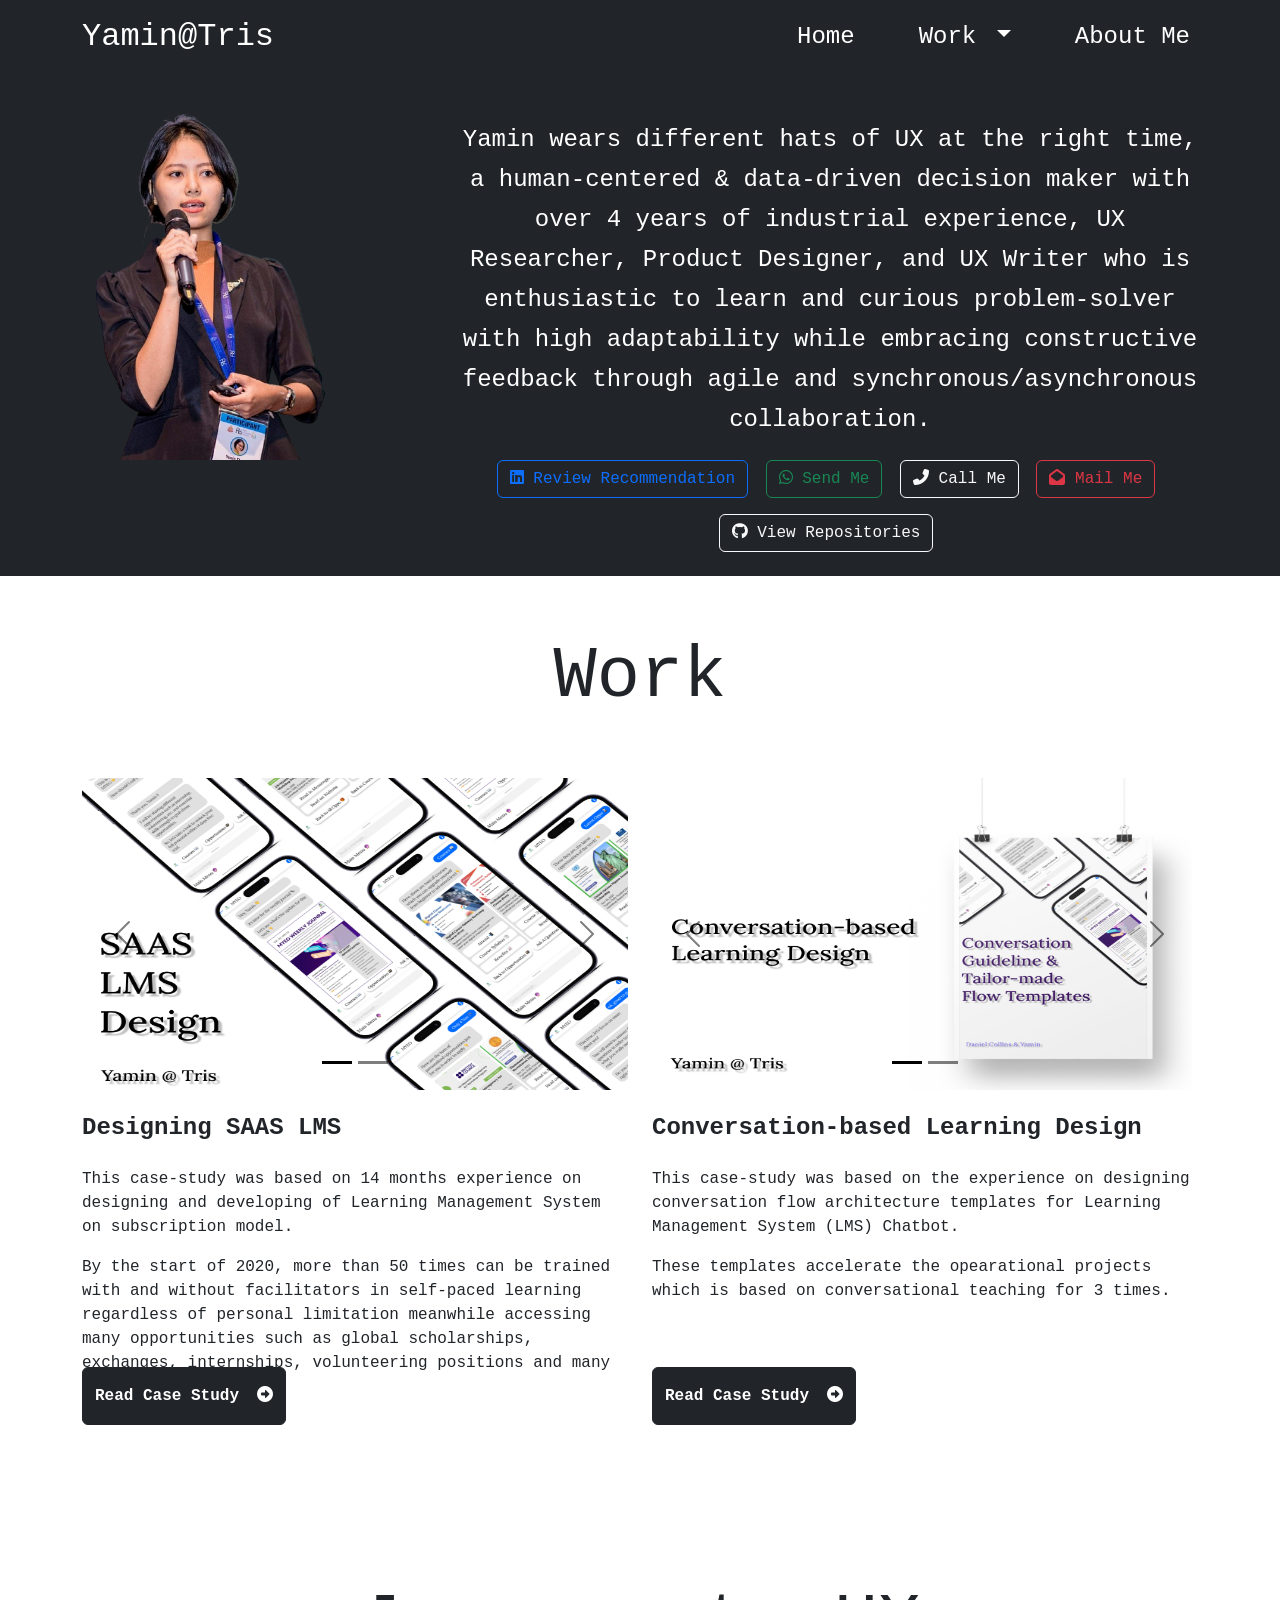
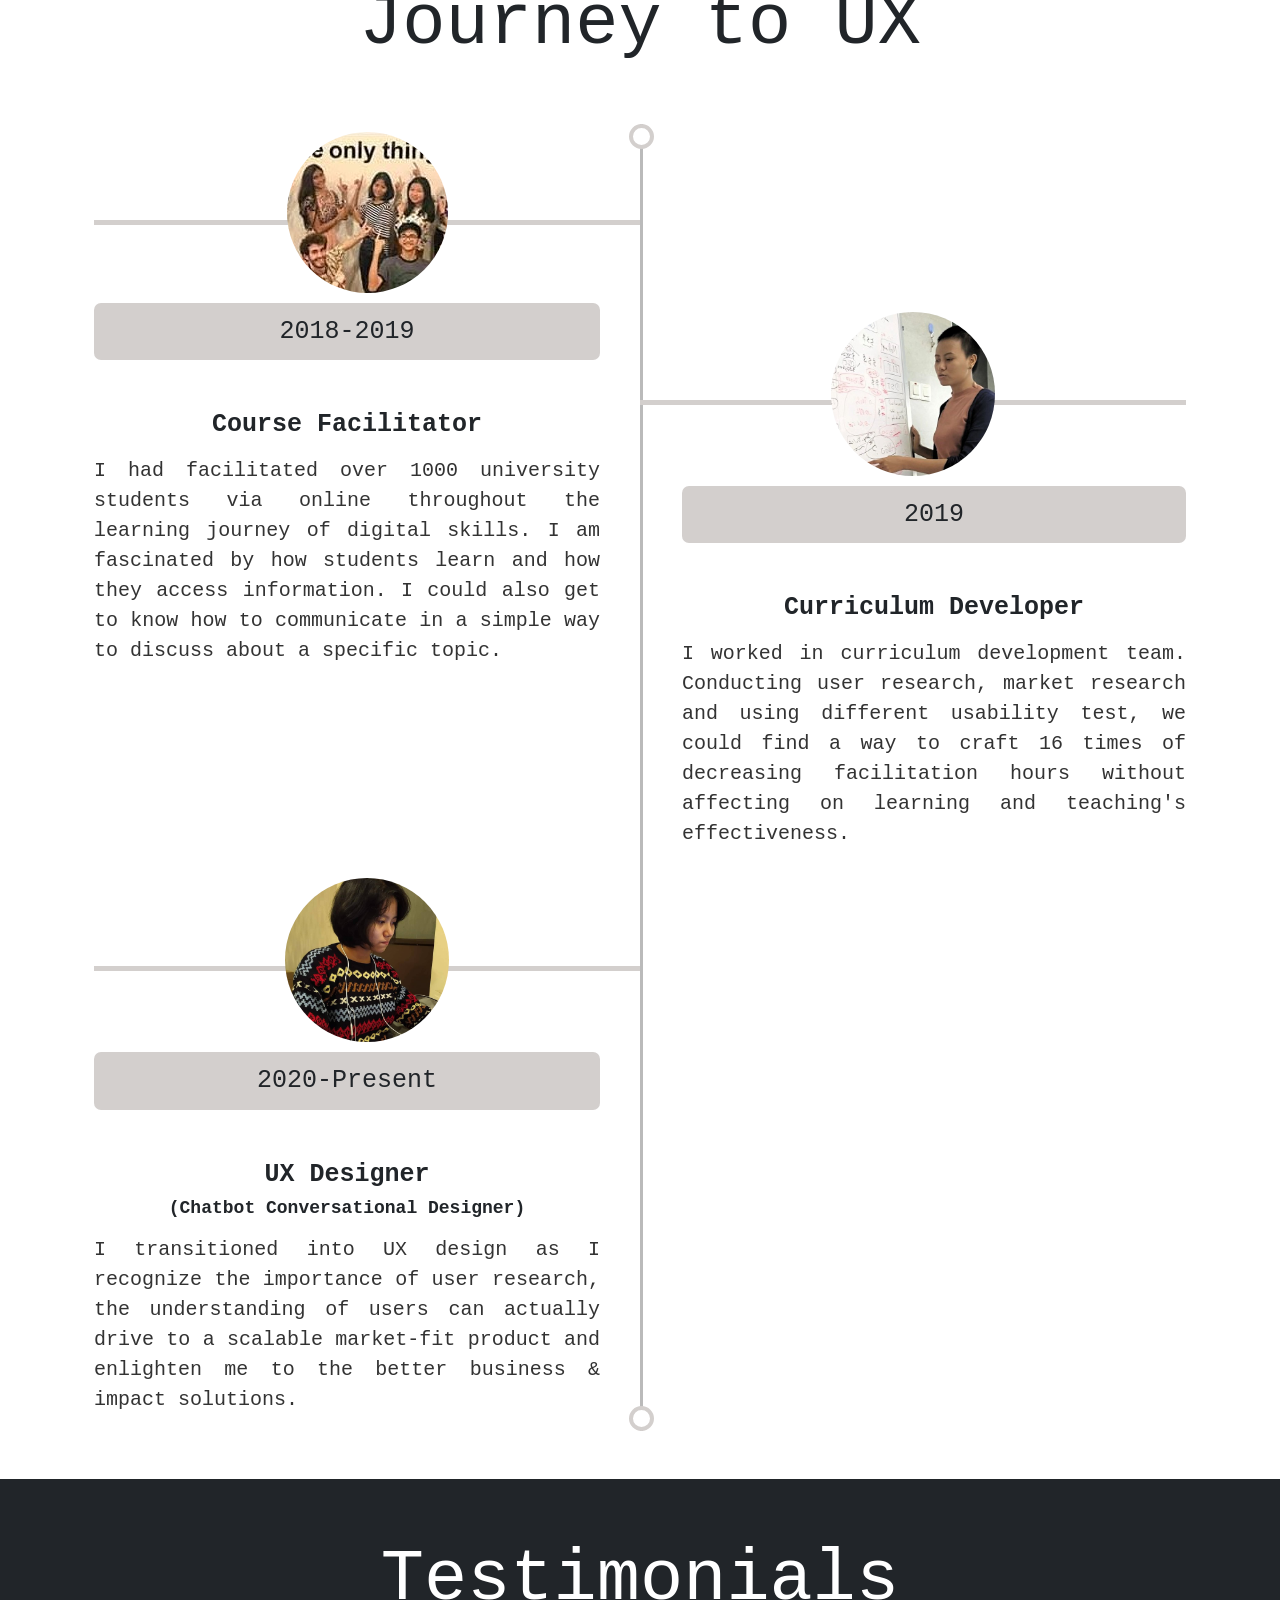
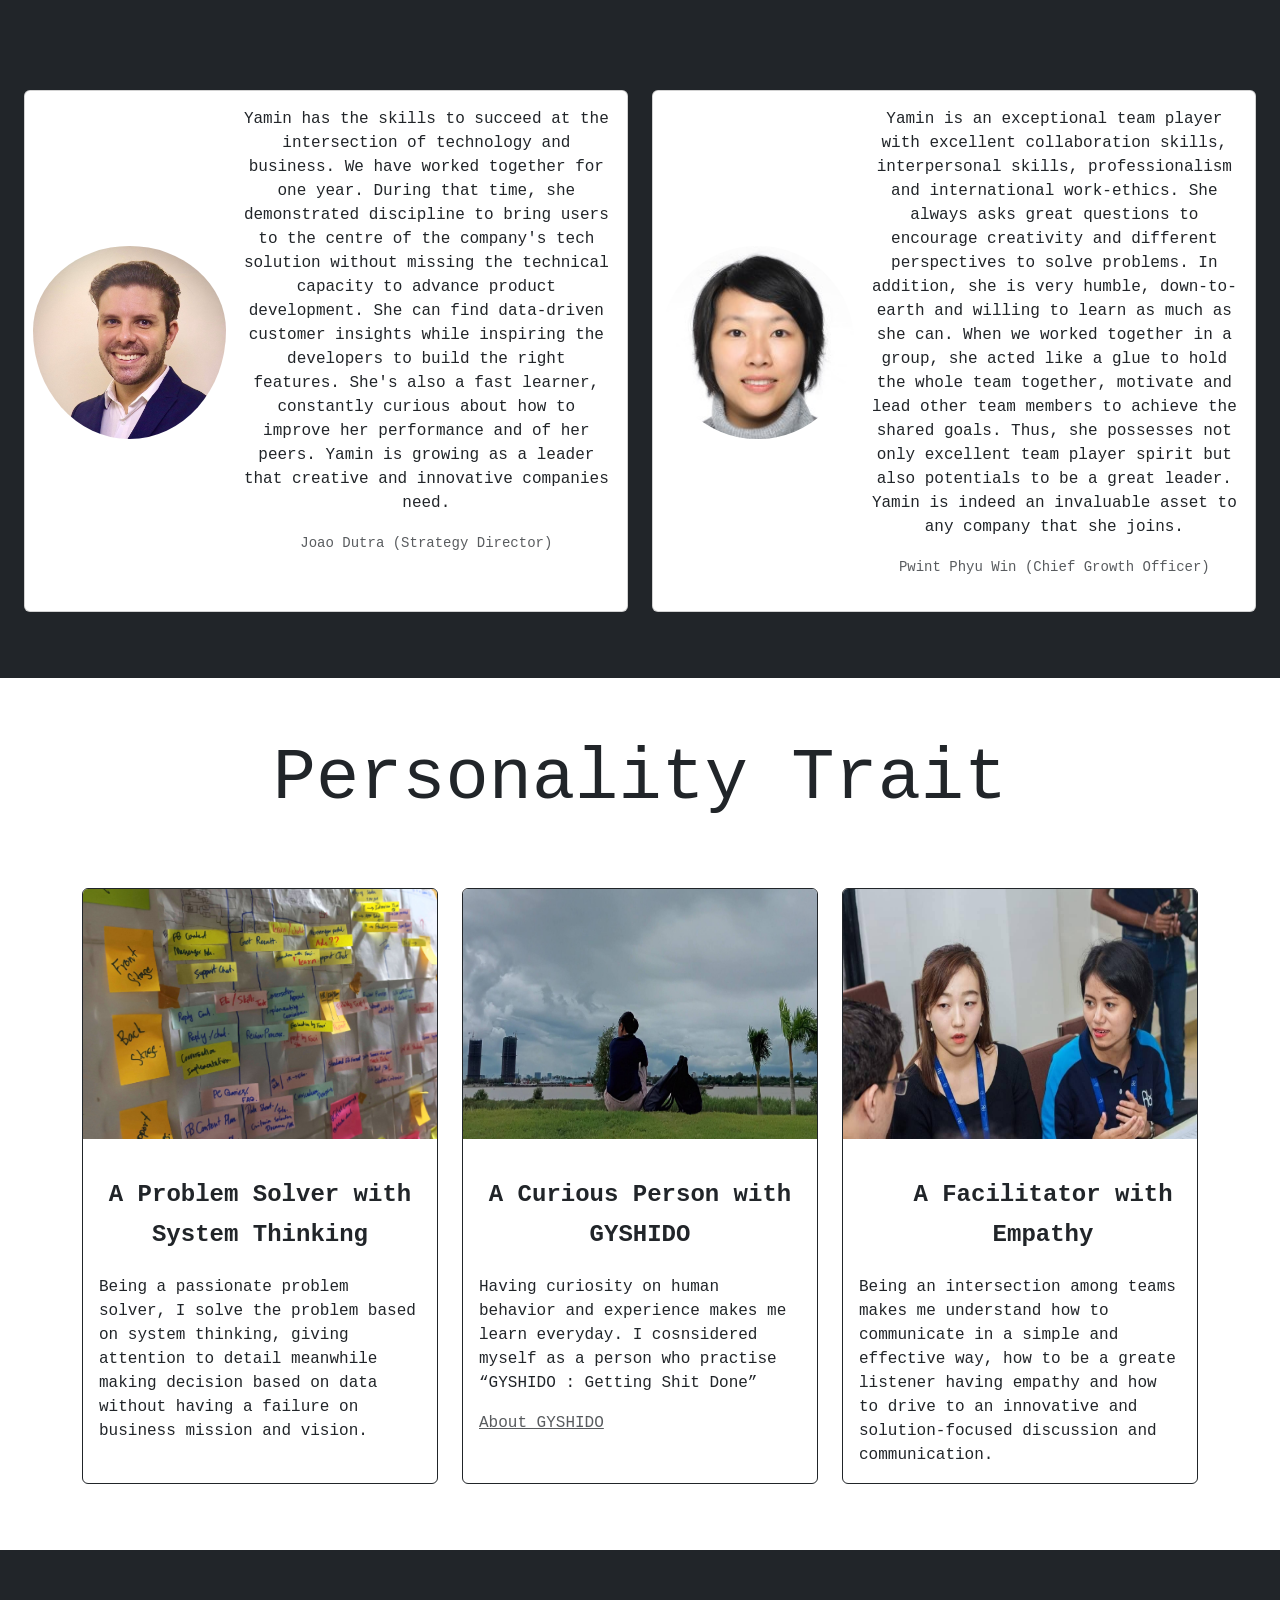
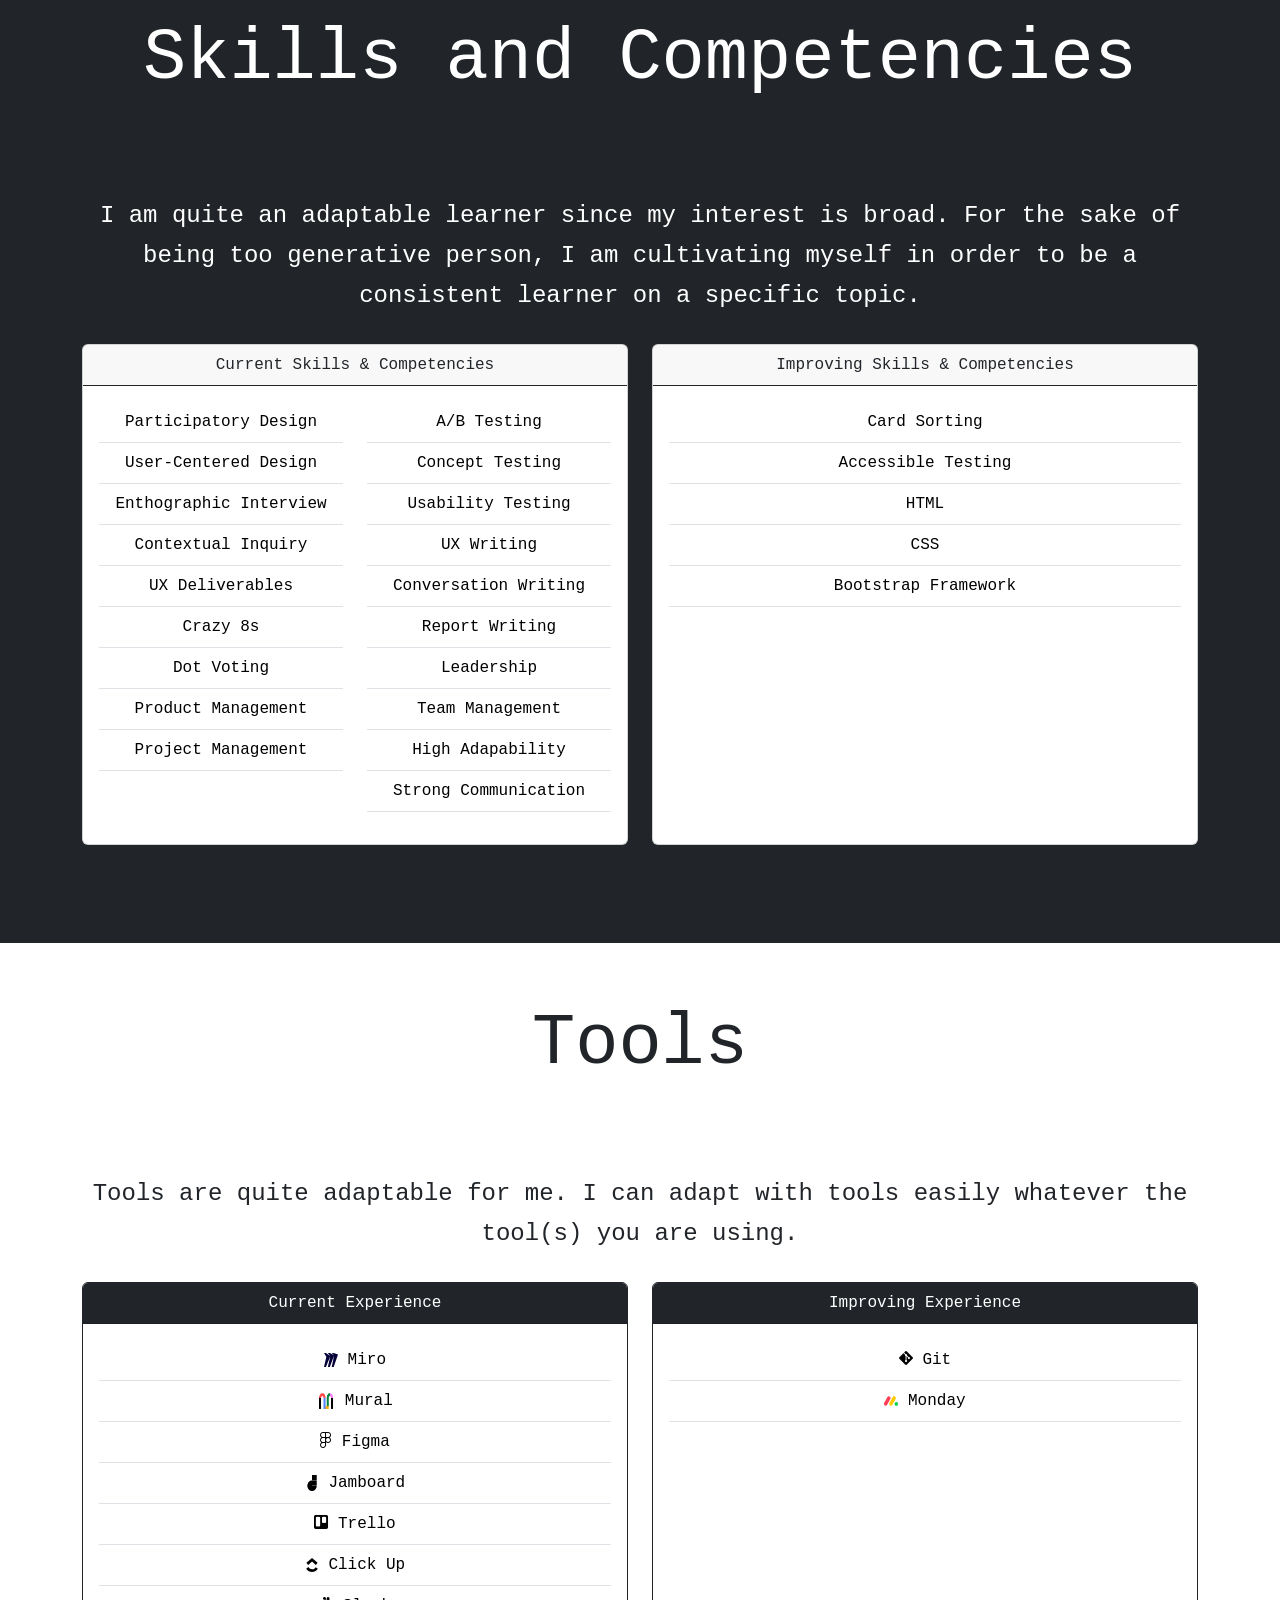
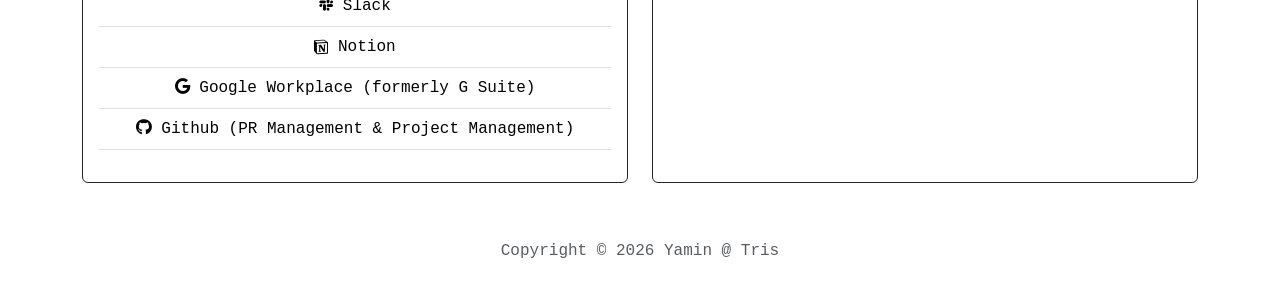
==== commit 7a7236f6: "updating years of experience" ====
--- a/index.html
+++ b/index.html
@@ -55,7 +55,7 @@
         </div>
         <div class="col-12 col-sm-8 align-self-center">
           <div class="card-body align-items-center text-center">
-            <p class="card-text intro-text">Yamin wears different hats of UX at the right time, a human-centered & data-driven decision maker with over 2
+            <p class="card-text intro-text">Yamin wears different hats of UX at the right time, a human-centered & data-driven decision maker with over 4
               years of industrial experience, UX Researcher, Product Designer, and UX Writer who is enthusiastic to learn
               and curious problem-solver with high adaptability while embracing constructive feedback through agile and
               synchronous/asynchronous collaboration.</p>
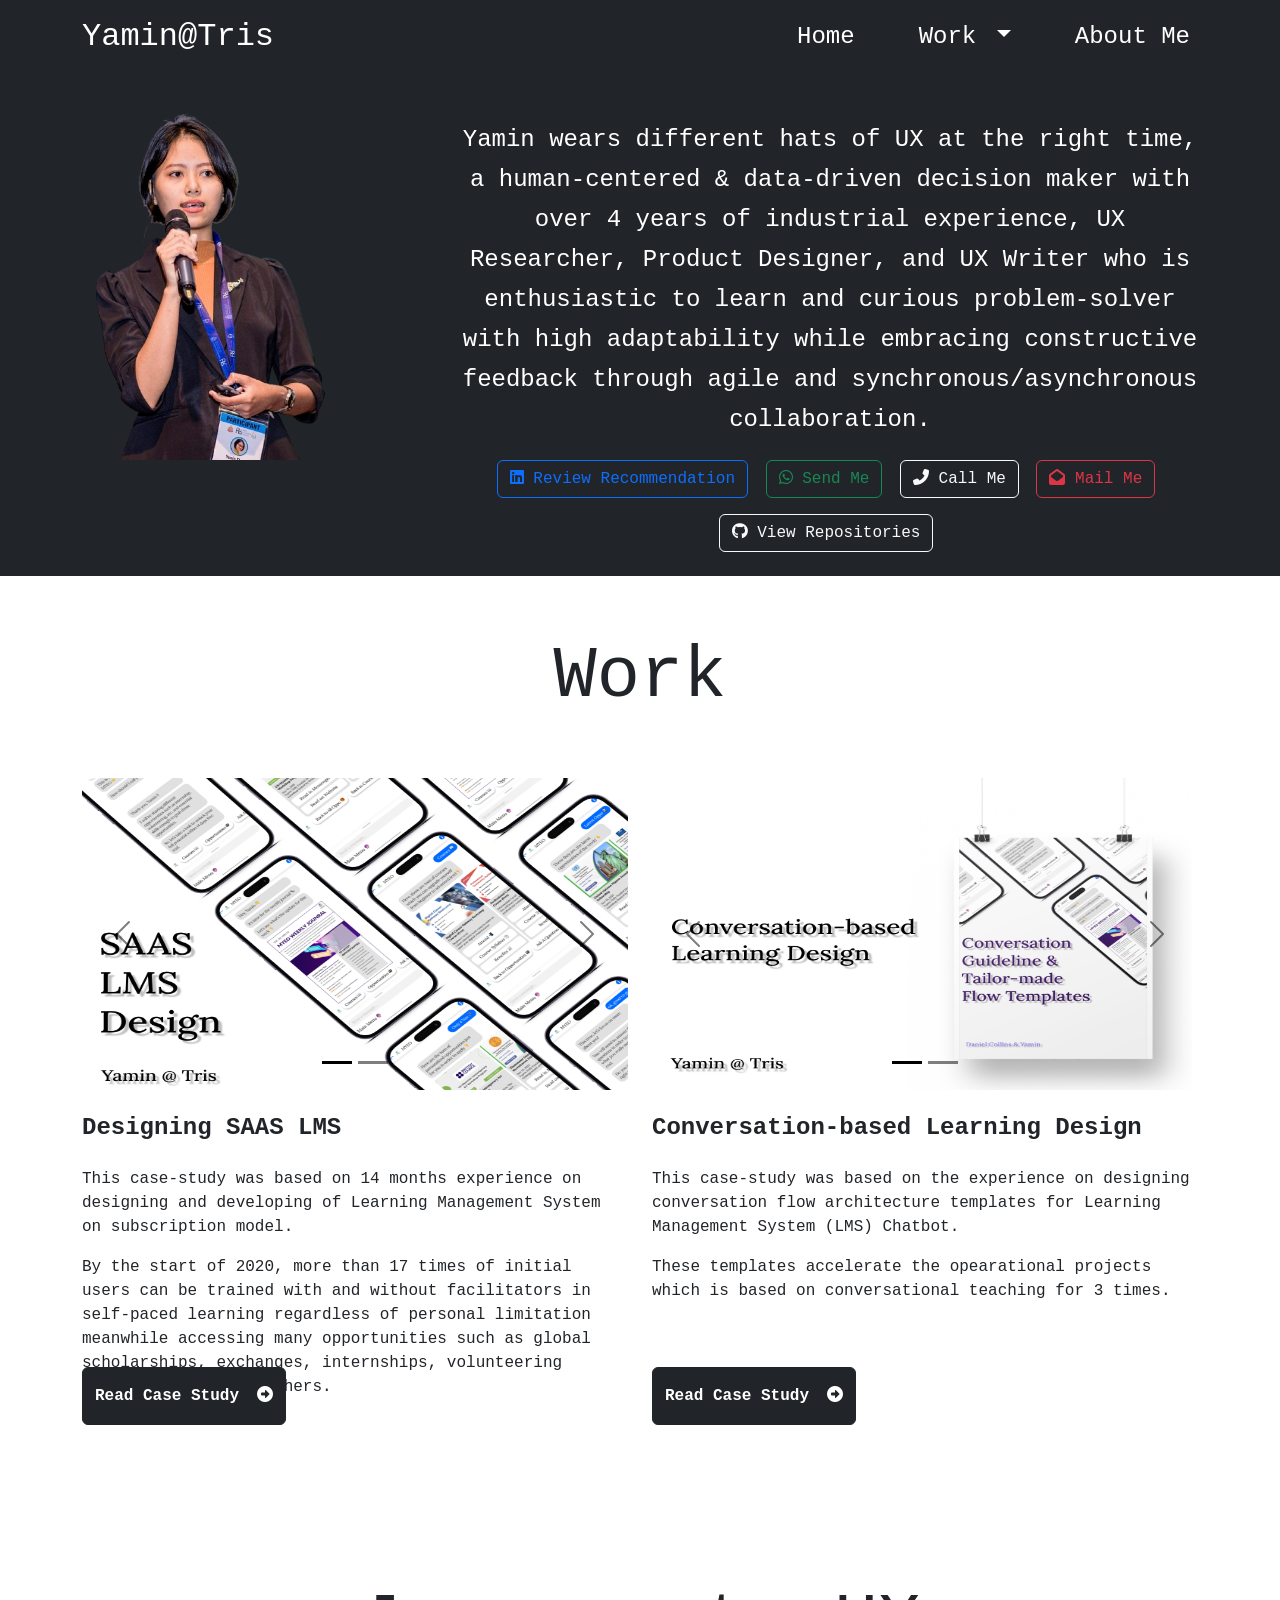
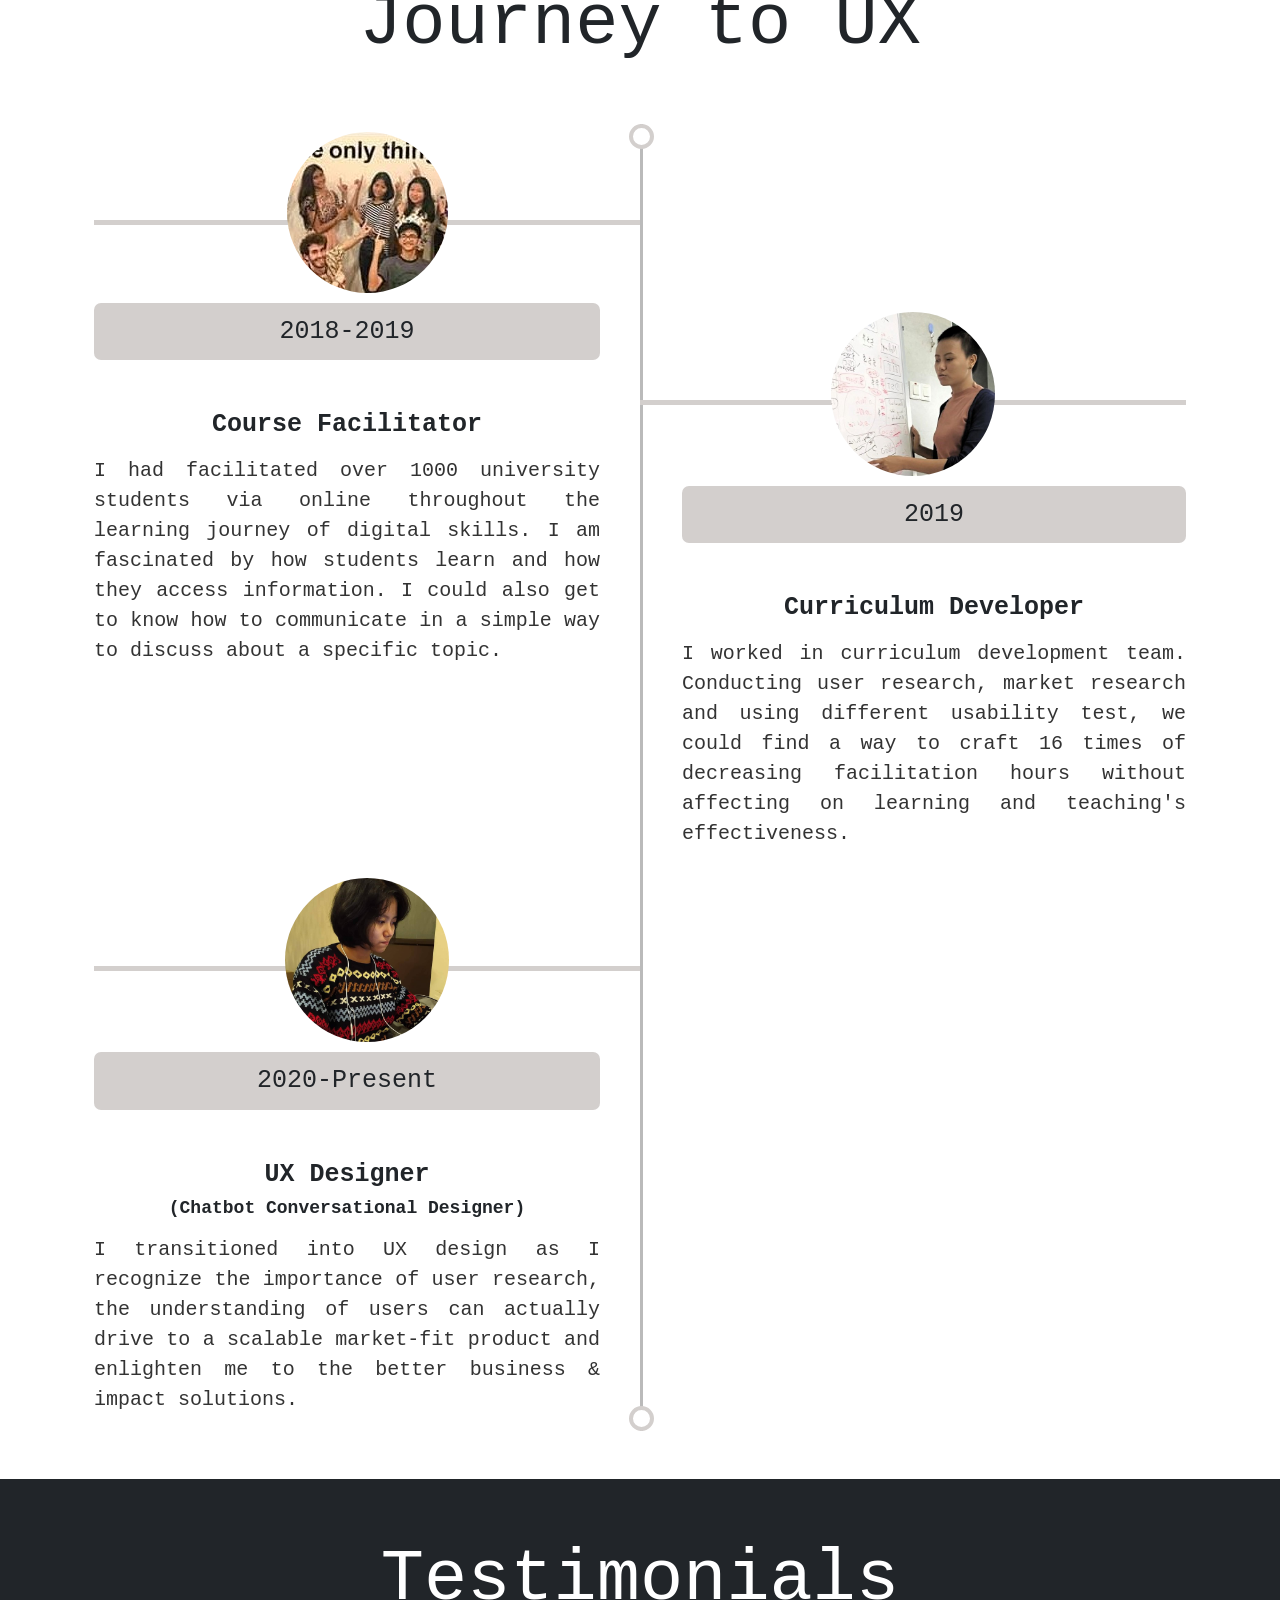
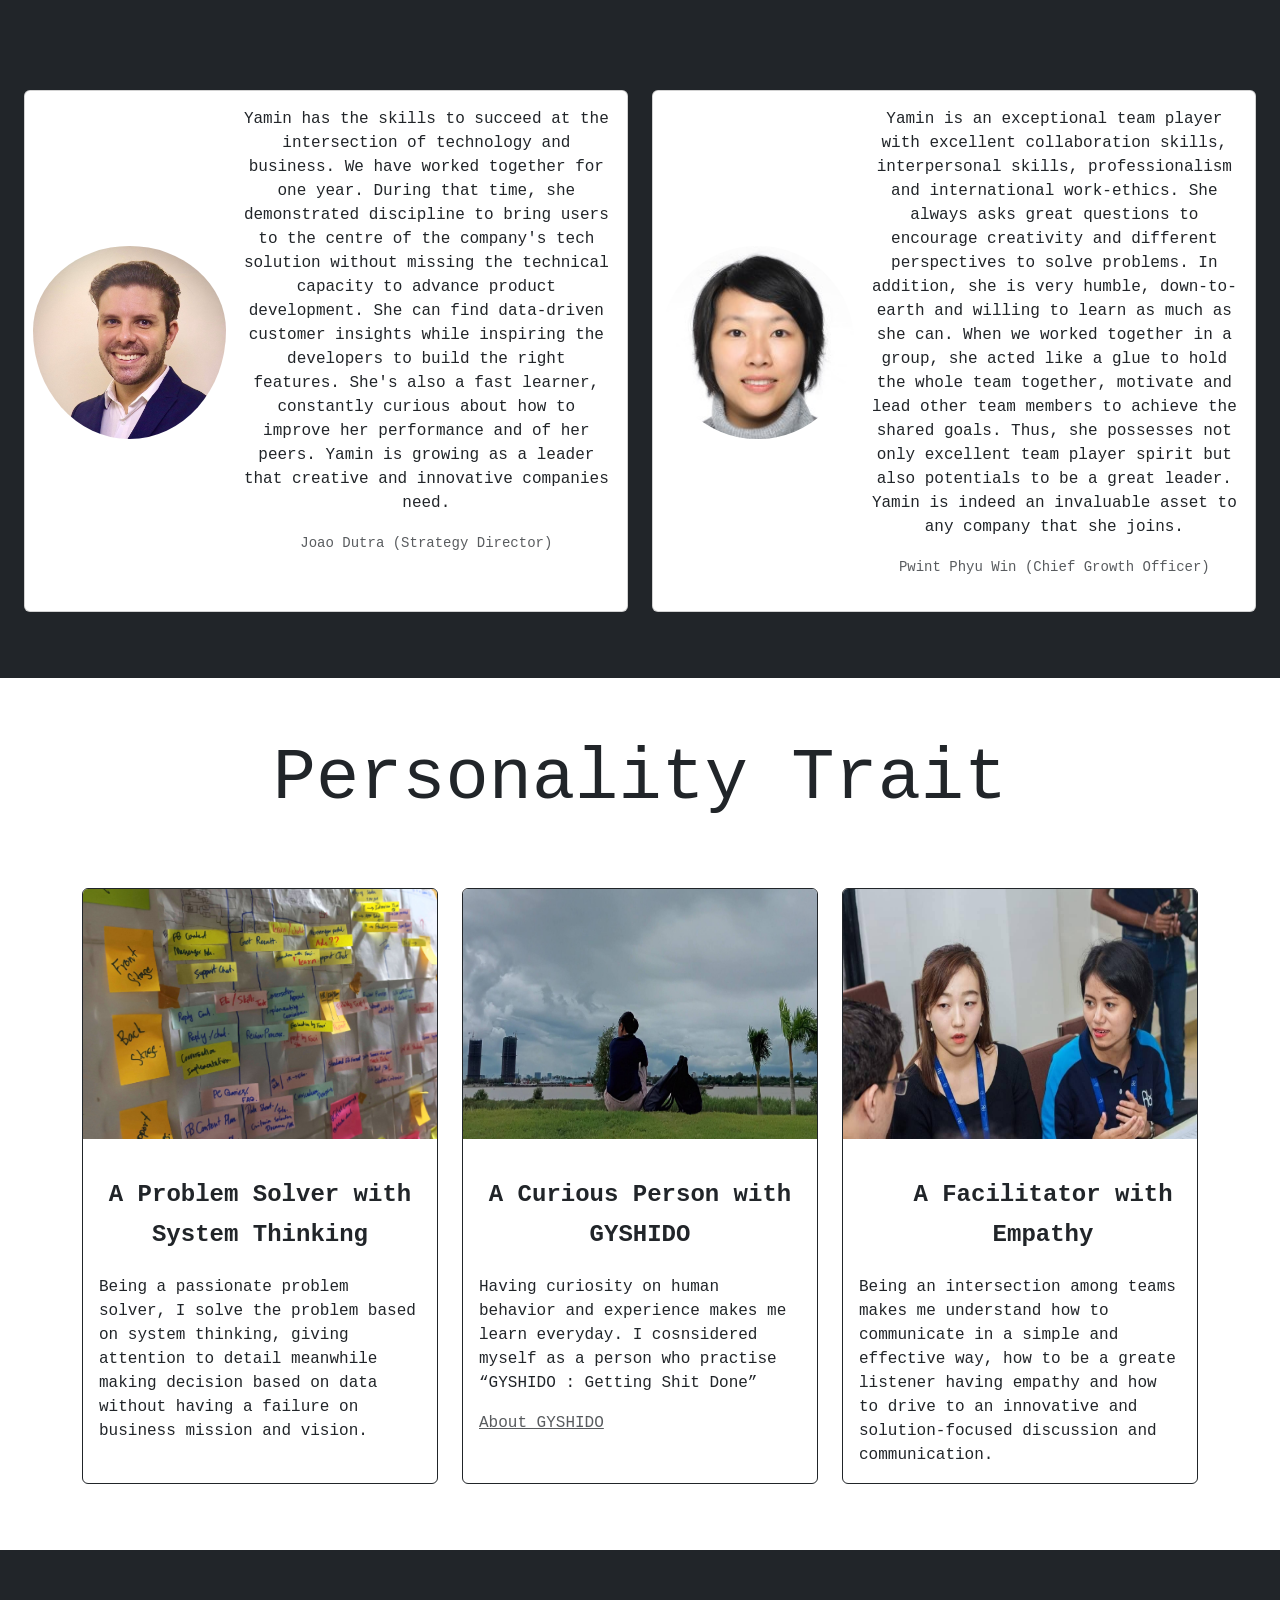
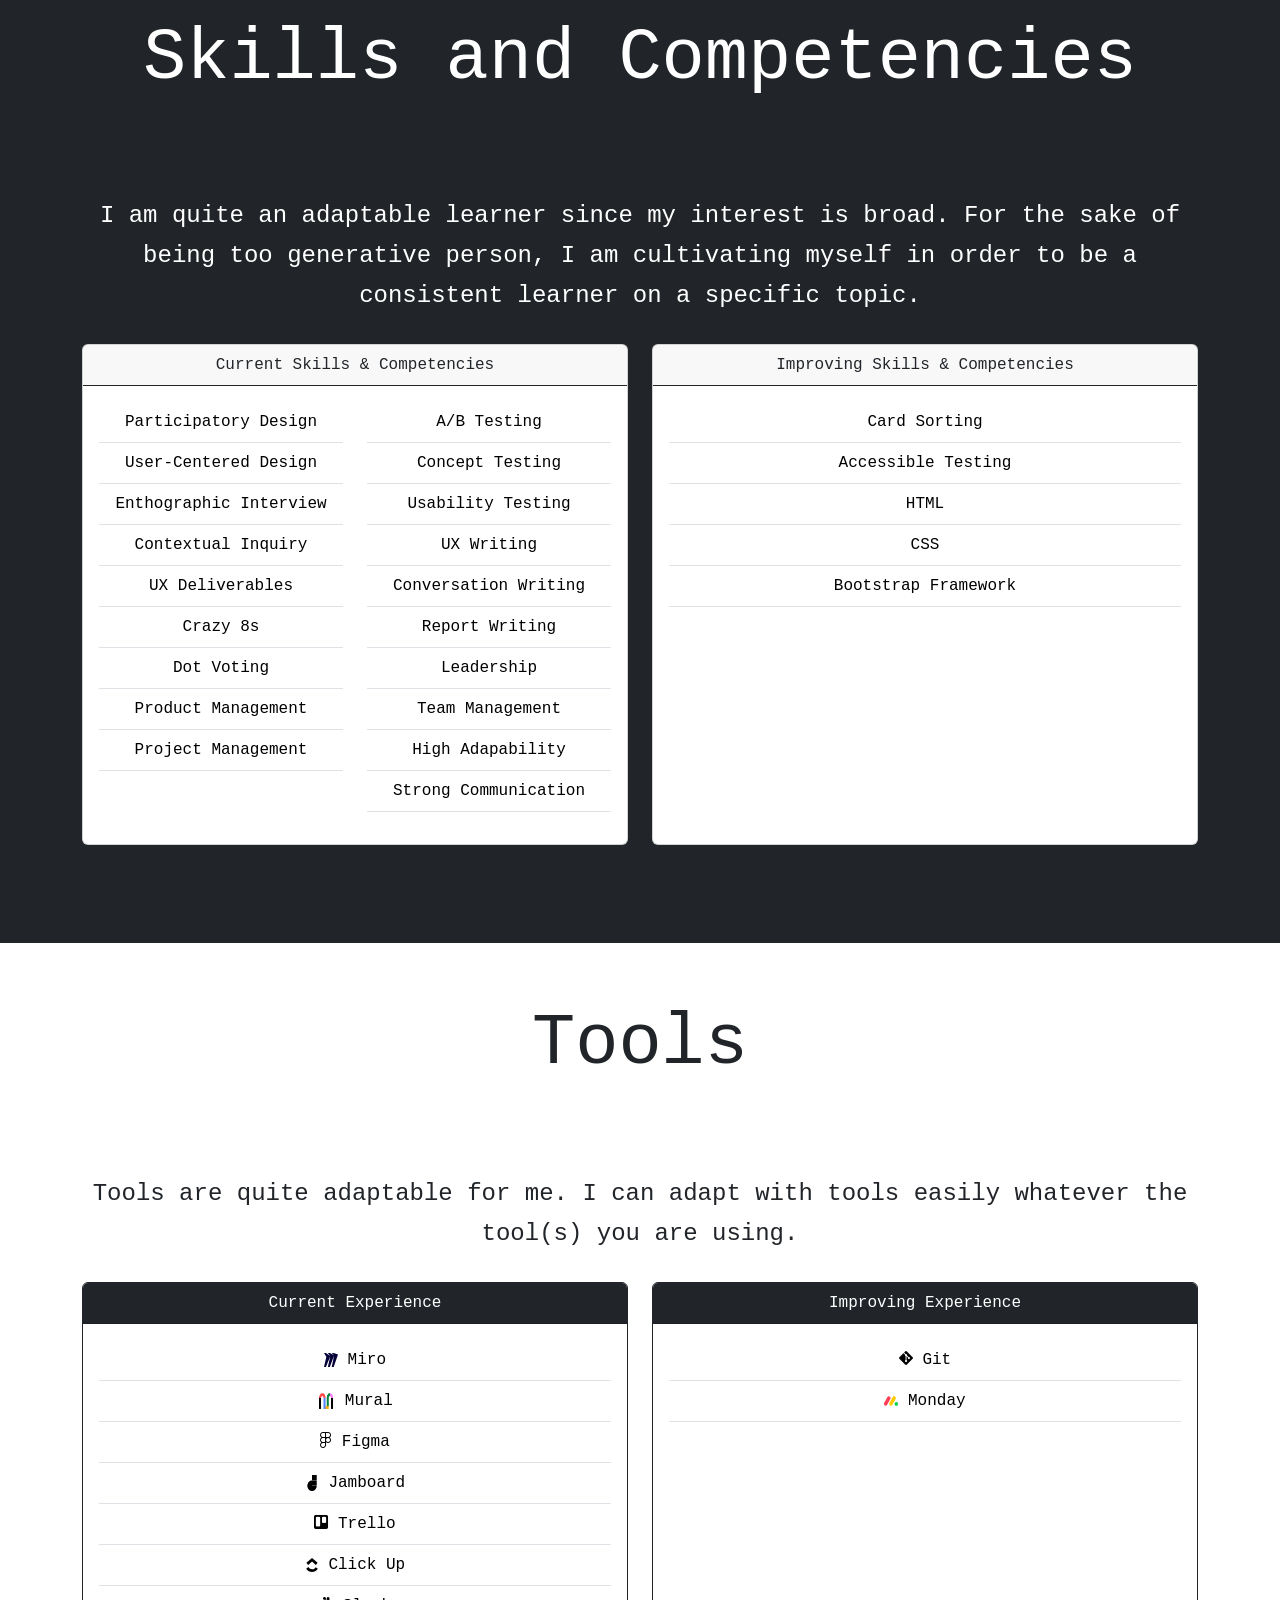
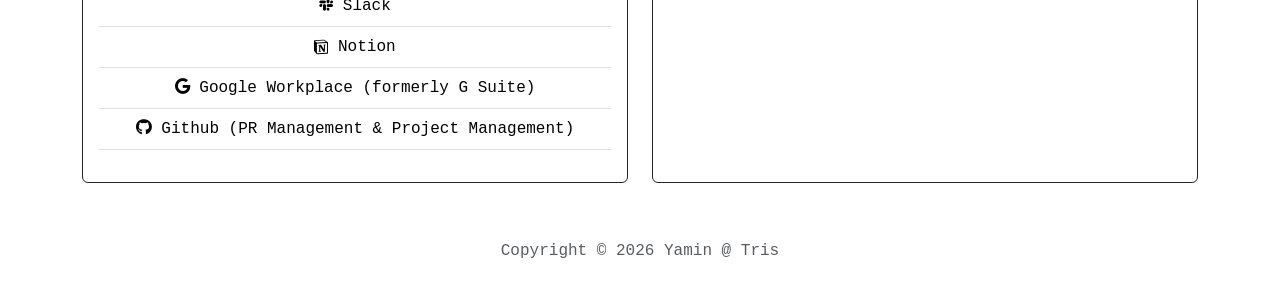
==== commit e1efae4e: "50 times to 17 times" ====
--- a/index.html
+++ b/index.html
@@ -139,7 +139,7 @@
                   This case-study was based on 14 months experience on designing and developing of Learning Management System on subscription model.
                 </div>
                 <div class="mt-3">
-                  By the start of 2020, more than 50 times can be trained with and without facilitators in self-paced learning regardless of personal limitation meanwhile accessing many opportunities such as global scholarships, exchanges, internships, volunteering positions and many others.
+                  By the start of 2020, more than 17 times of initial users can be trained with and without facilitators in self-paced learning regardless of personal limitation meanwhile accessing many opportunities such as global scholarships, exchanges, internships, volunteering positions and many others.
                 </div>
               </div>
               <a href="membership.html" id="casestudy" class="btn btn-dark text-center py-3">
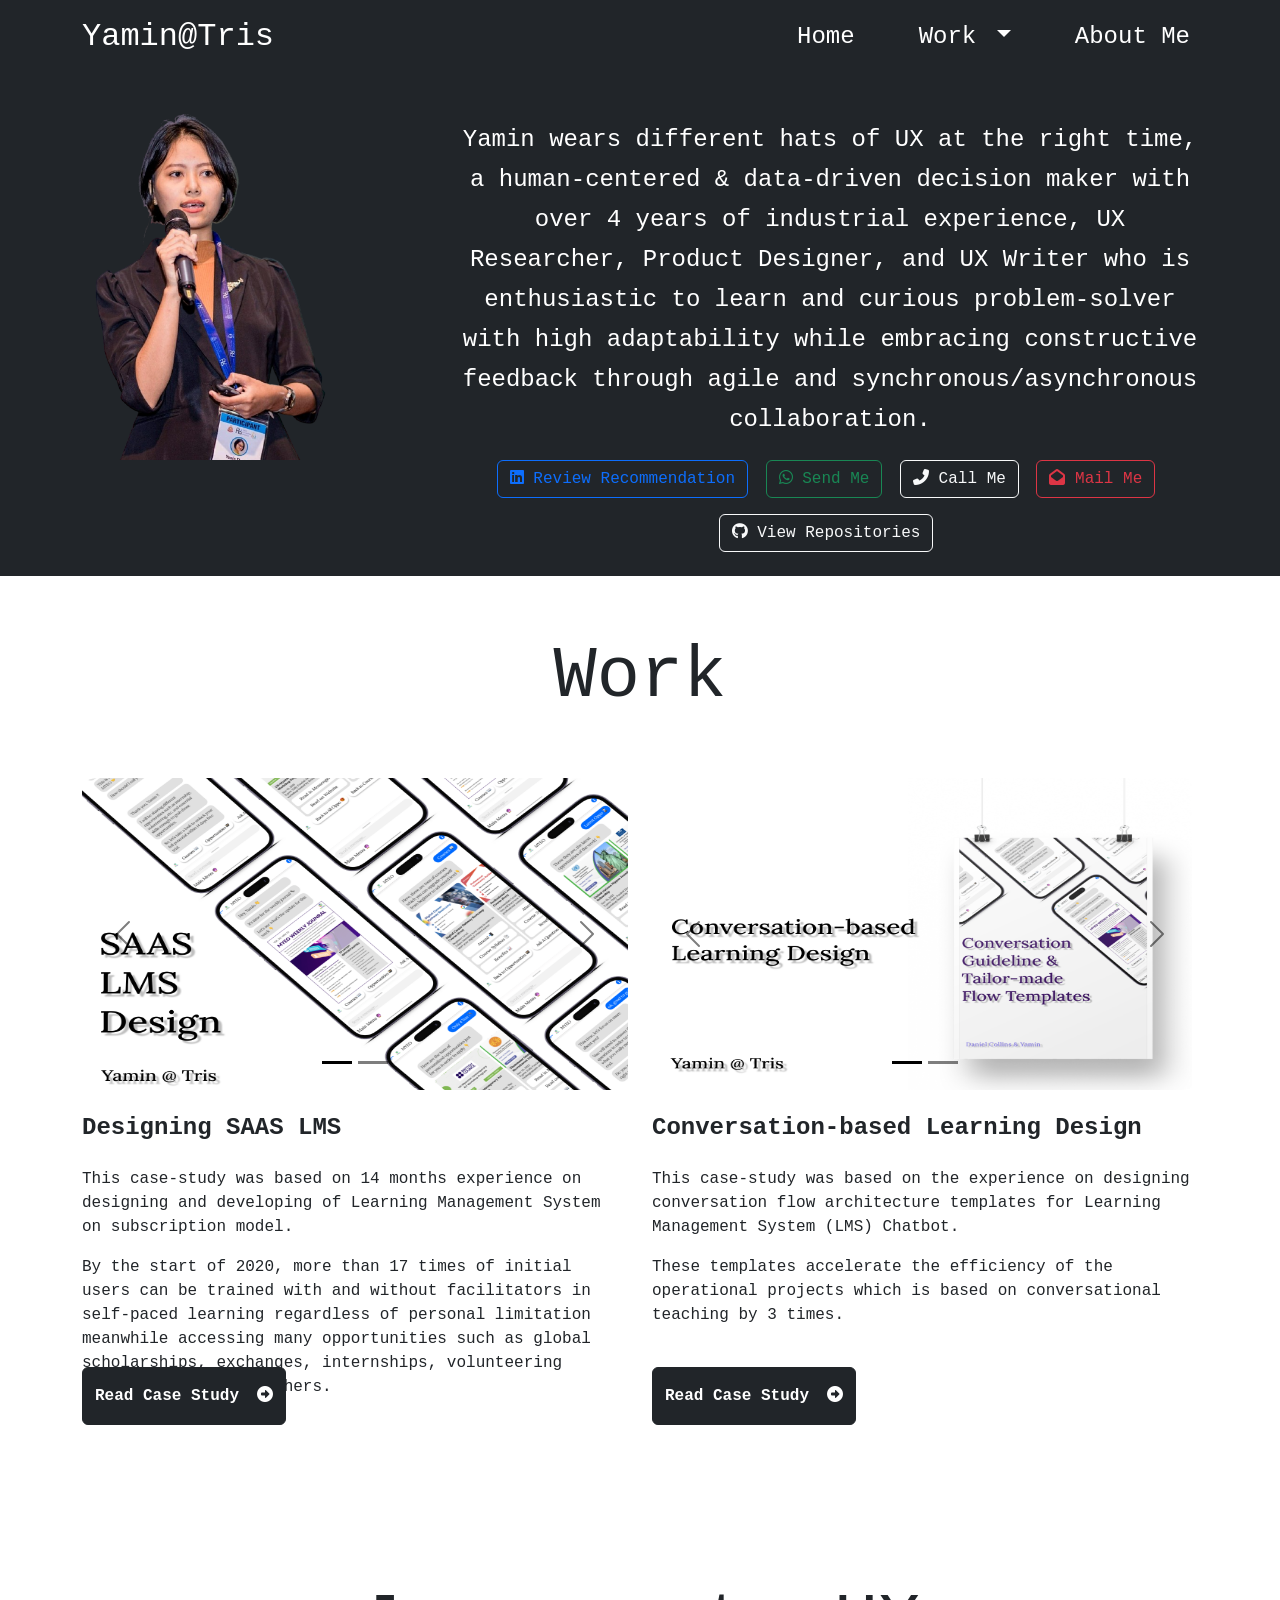
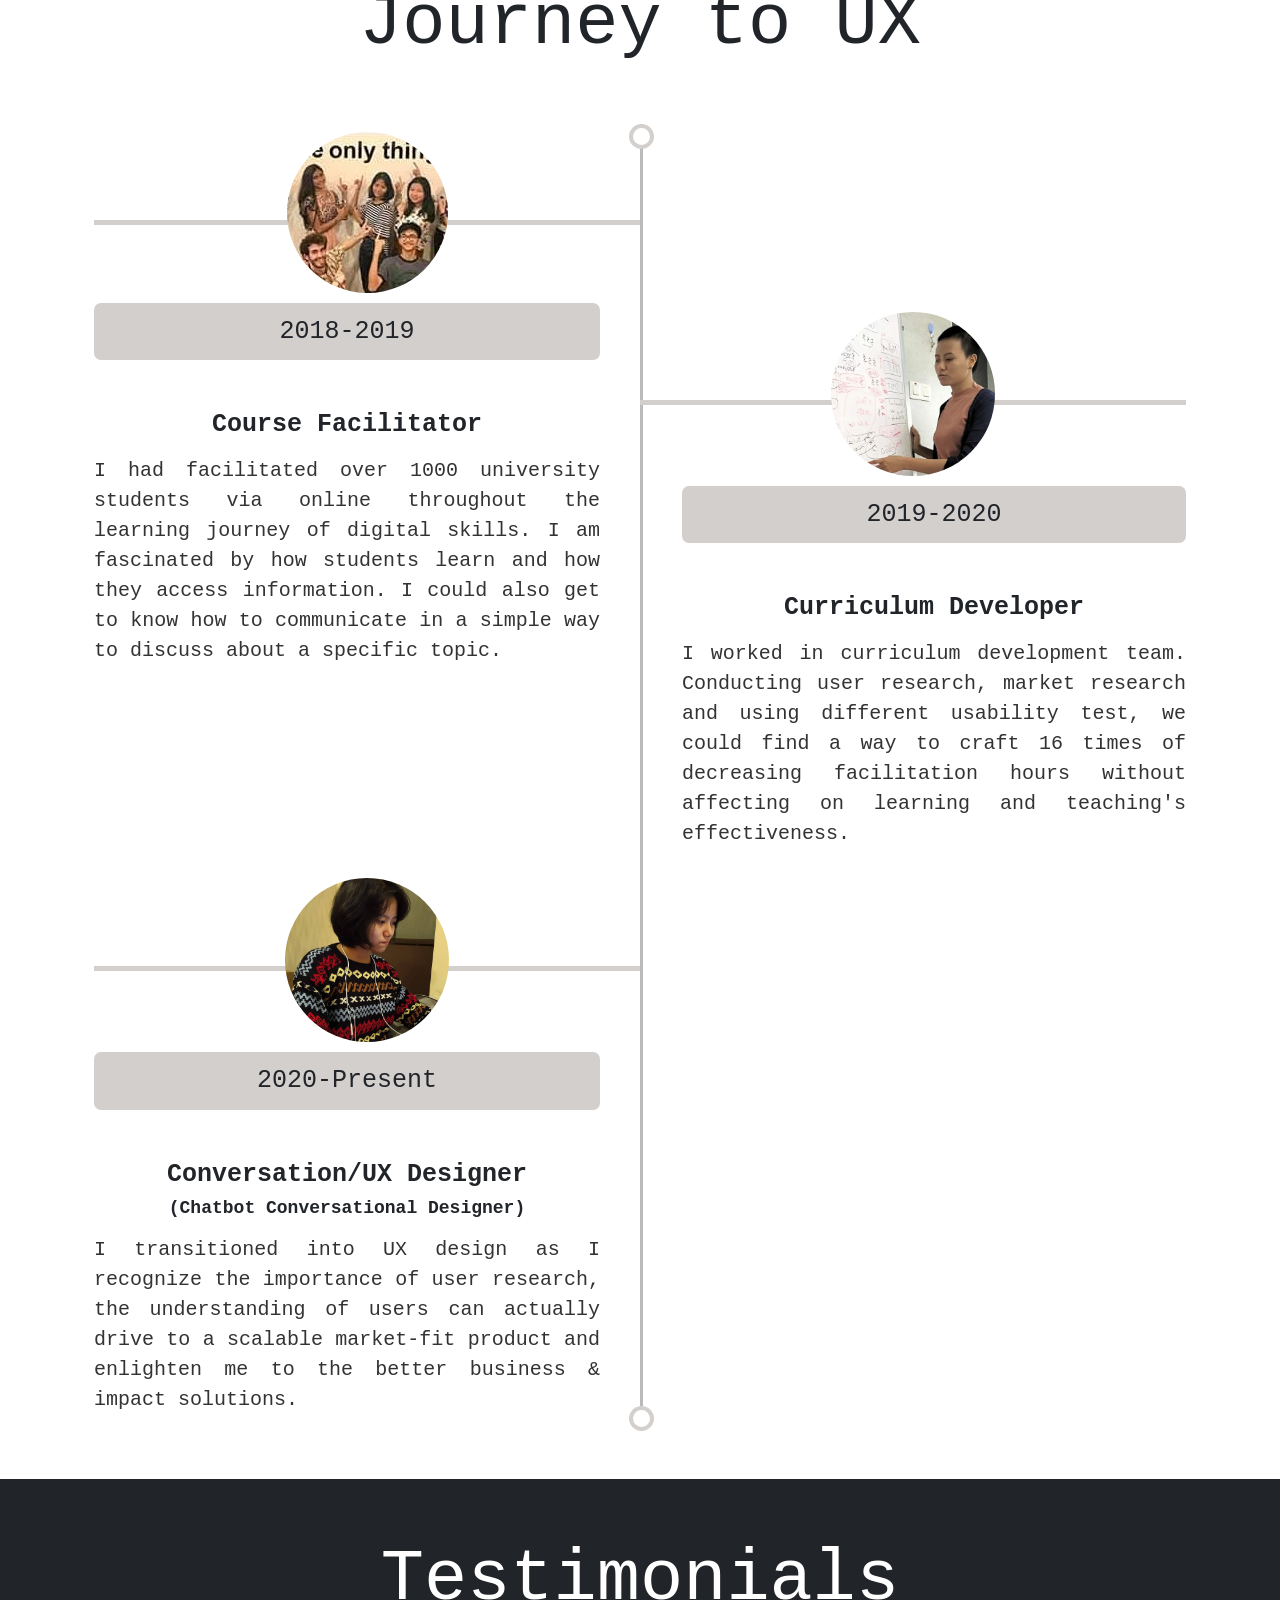
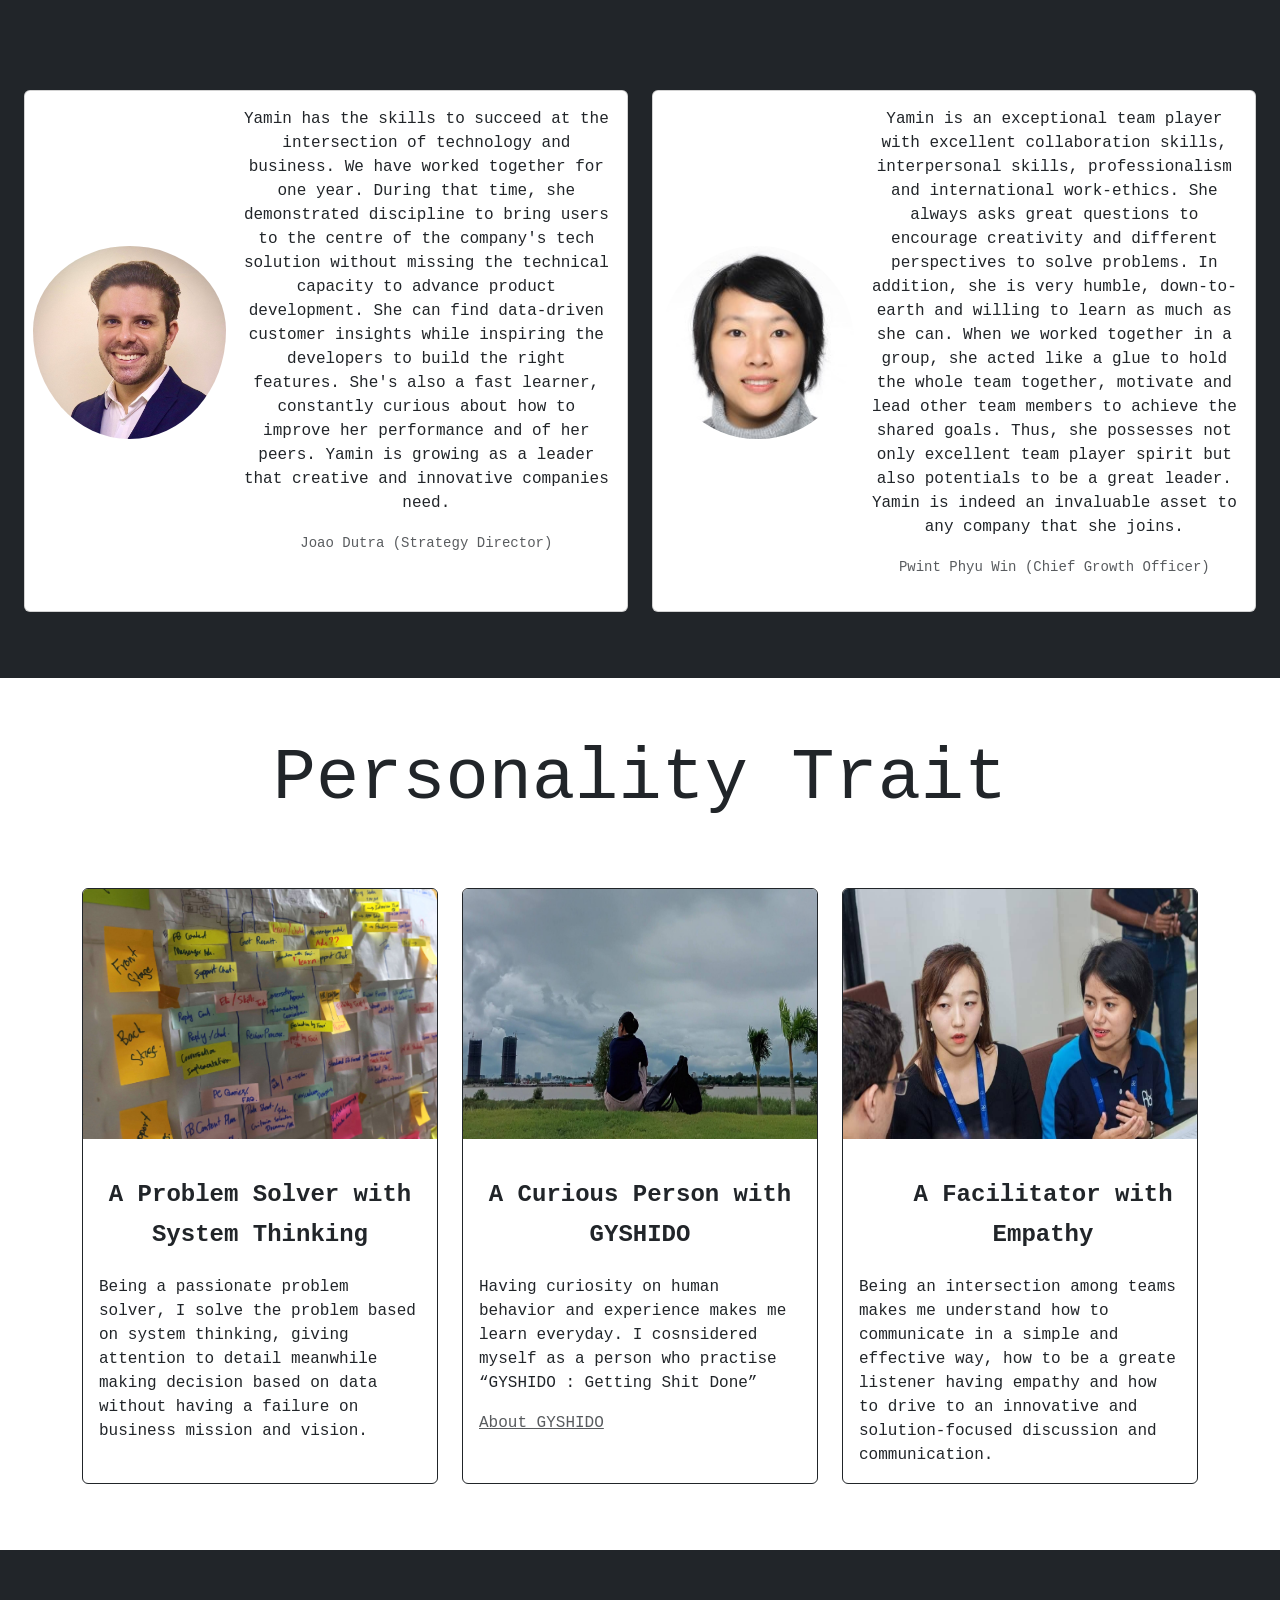
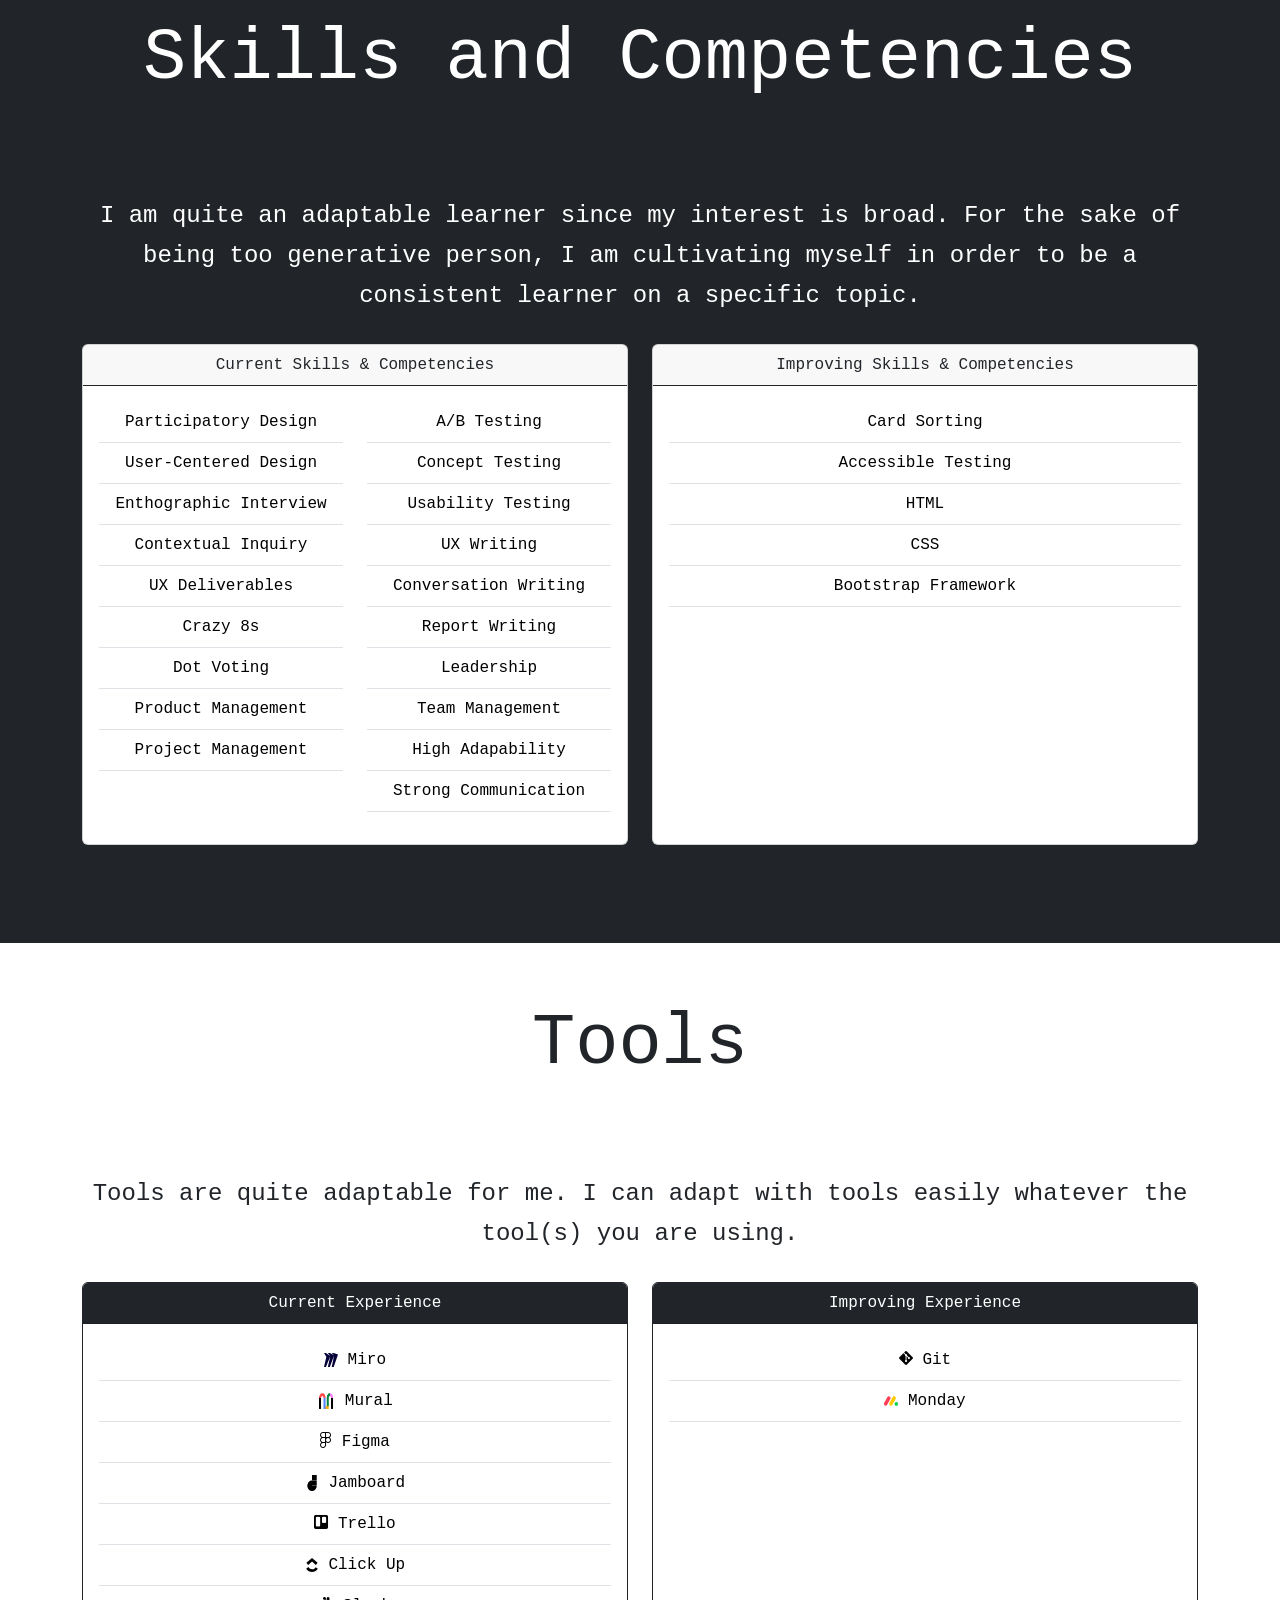
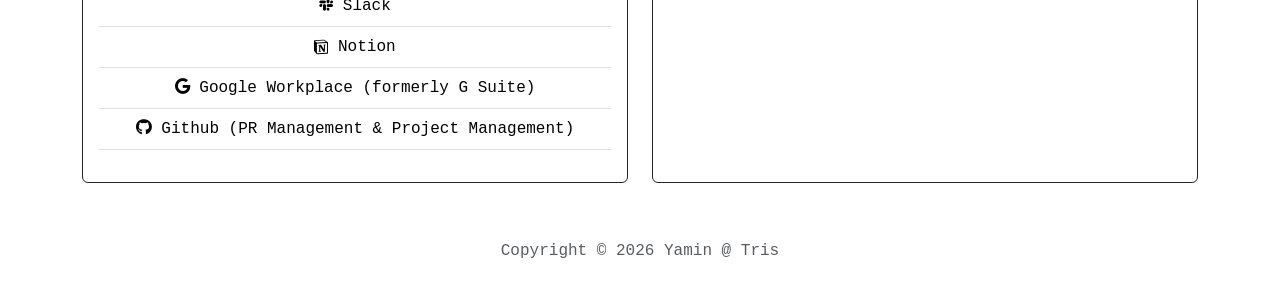
==== commit 03436314: "update work and journey section" ====
--- a/index.html
+++ b/index.html
@@ -197,7 +197,7 @@
                   This case-study was based on the experience on designing conversation flow architecture templates for Learning Management System (LMS) Chatbot.
                 </div>
                 <div class="mt-3">
-                  These templates accelerate the opearational projects which is based on conversational teaching for 3 times.
+                  These templates accelerate the efficiency of the operational projects which is based on conversational teaching by 3 times.
                 </div>
               </div>
               <a href="conversation_design.html" id="casestudy" class="btn btn-dark text-center py-3">
@@ -300,7 +300,7 @@
                         <div class="timeline-content">
                           <span><img src="photo/curriculumdev.jpg" style="width: 164px; height: 164px; border-radius: 50%;"></span>
                             <div class="content">
-                              <span class="year text-dark">2019</span>
+                              <span class="year text-dark">2019-2020</span>
                               <h3 class="title h4 text-dark">Curriculum Developer</h3>
                               <p class="description pt-2" style="font-size: 20px;line-height: 30px;">
                                 I worked in curriculum development team. Conducting user research, market research and using different usability test, we could find a way to craft 16 times of decreasing facilitation hours without affecting on learning and teaching's effectiveness.
@@ -313,7 +313,7 @@
                           <span><img src="photo/ux.jpg" style="width: 164px; height: 164px; border-radius: 50%;"></span>
                             <div class="content">
                                 <span class="year text-dark">2020-Present</span>
-                                <h3 class="title h4 d-block text-dark">UX Designer 
+                                <h3 class="title h4 d-block text-dark">Conversation/UX Designer 
                                   <div class="pt-2" style="font-size: 18px;">(Chatbot Conversational Designer)</div>
                                 </h3>
                                 <p class="description pt-2" style="font-size: 20px;line-height: 30px;">
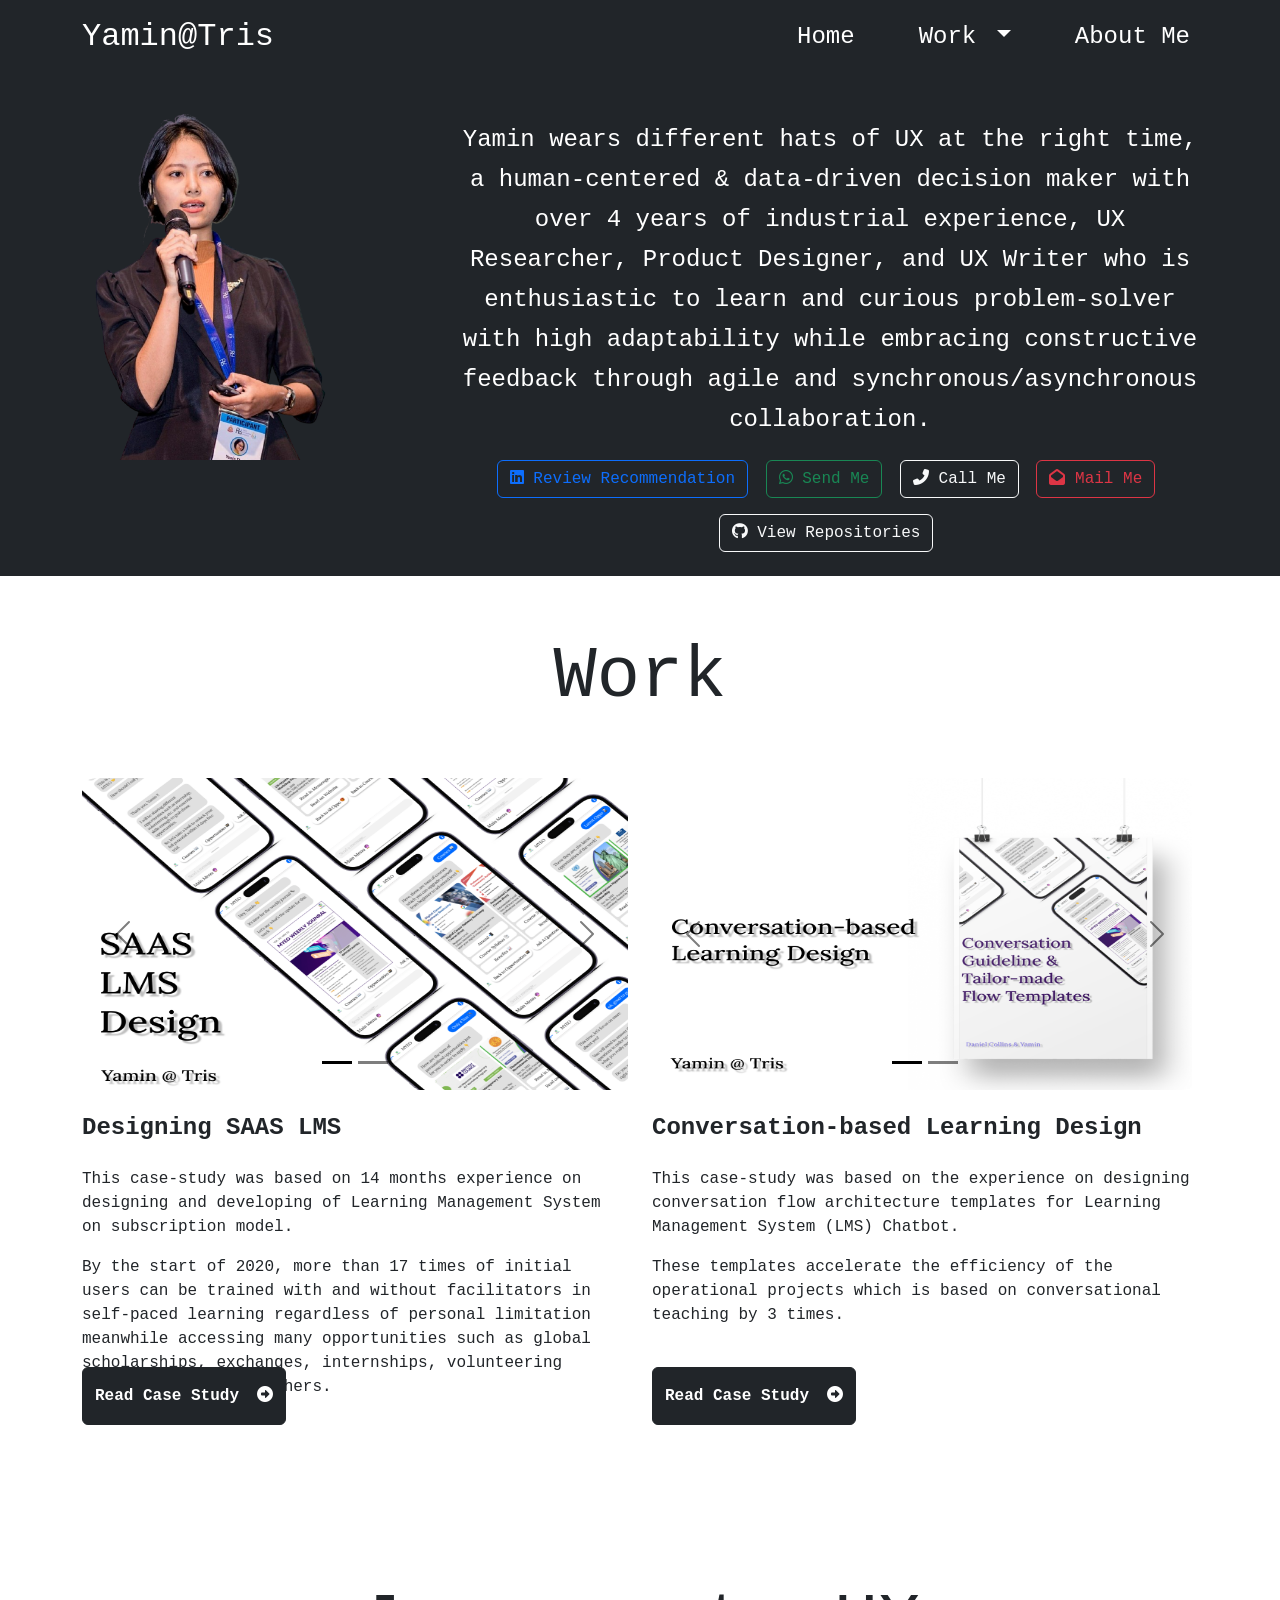
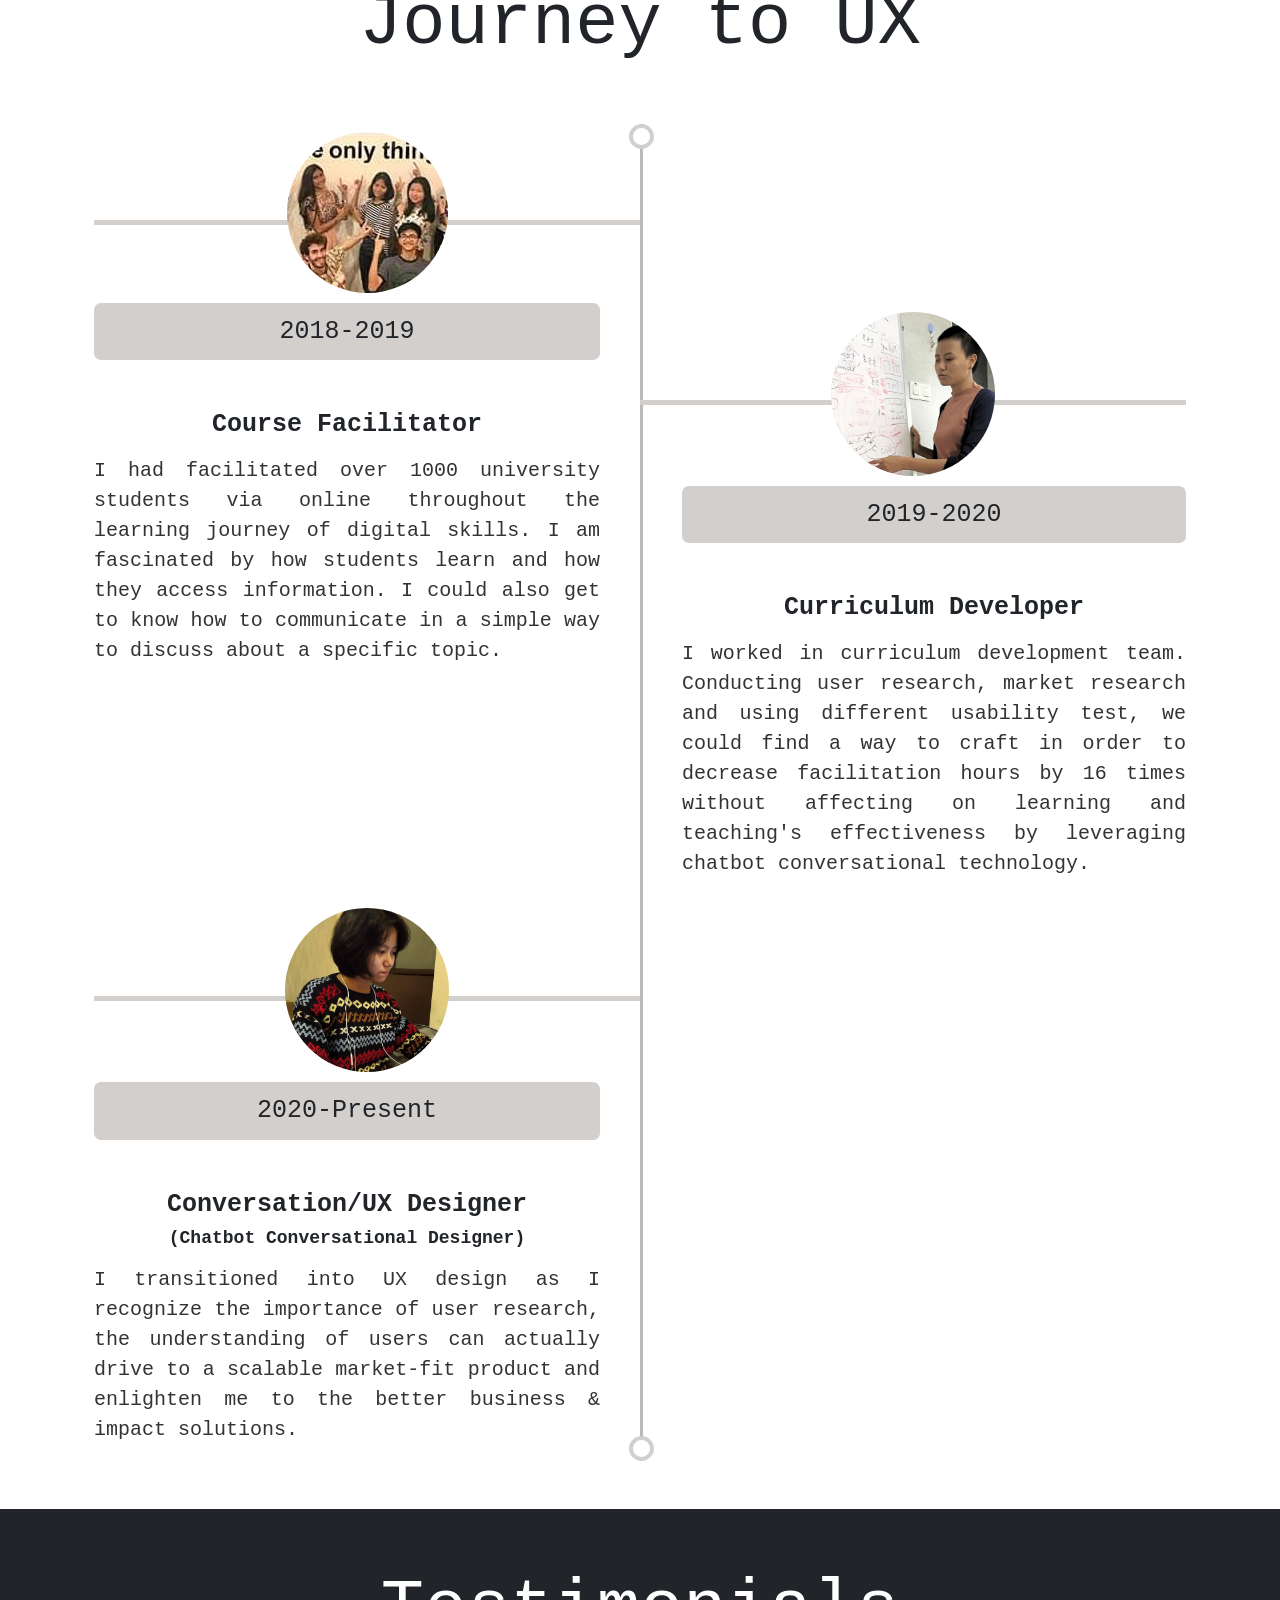
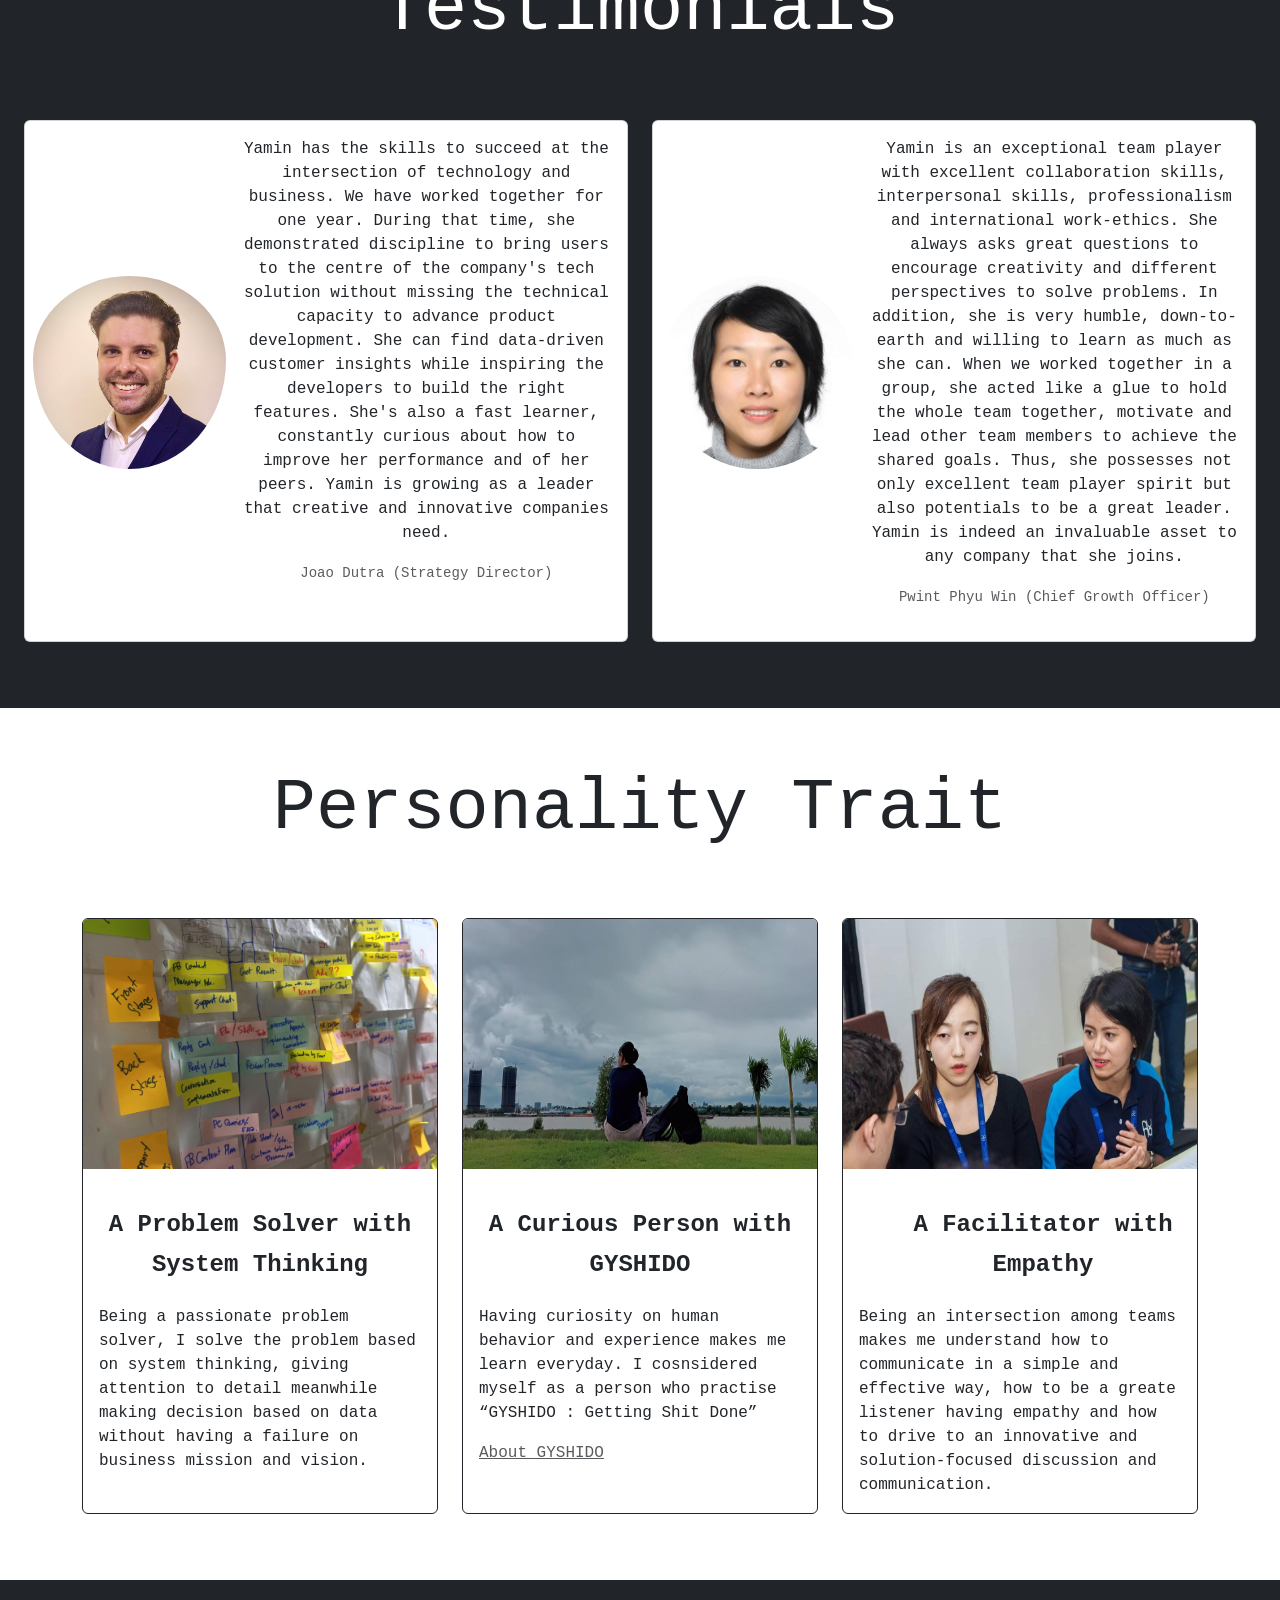
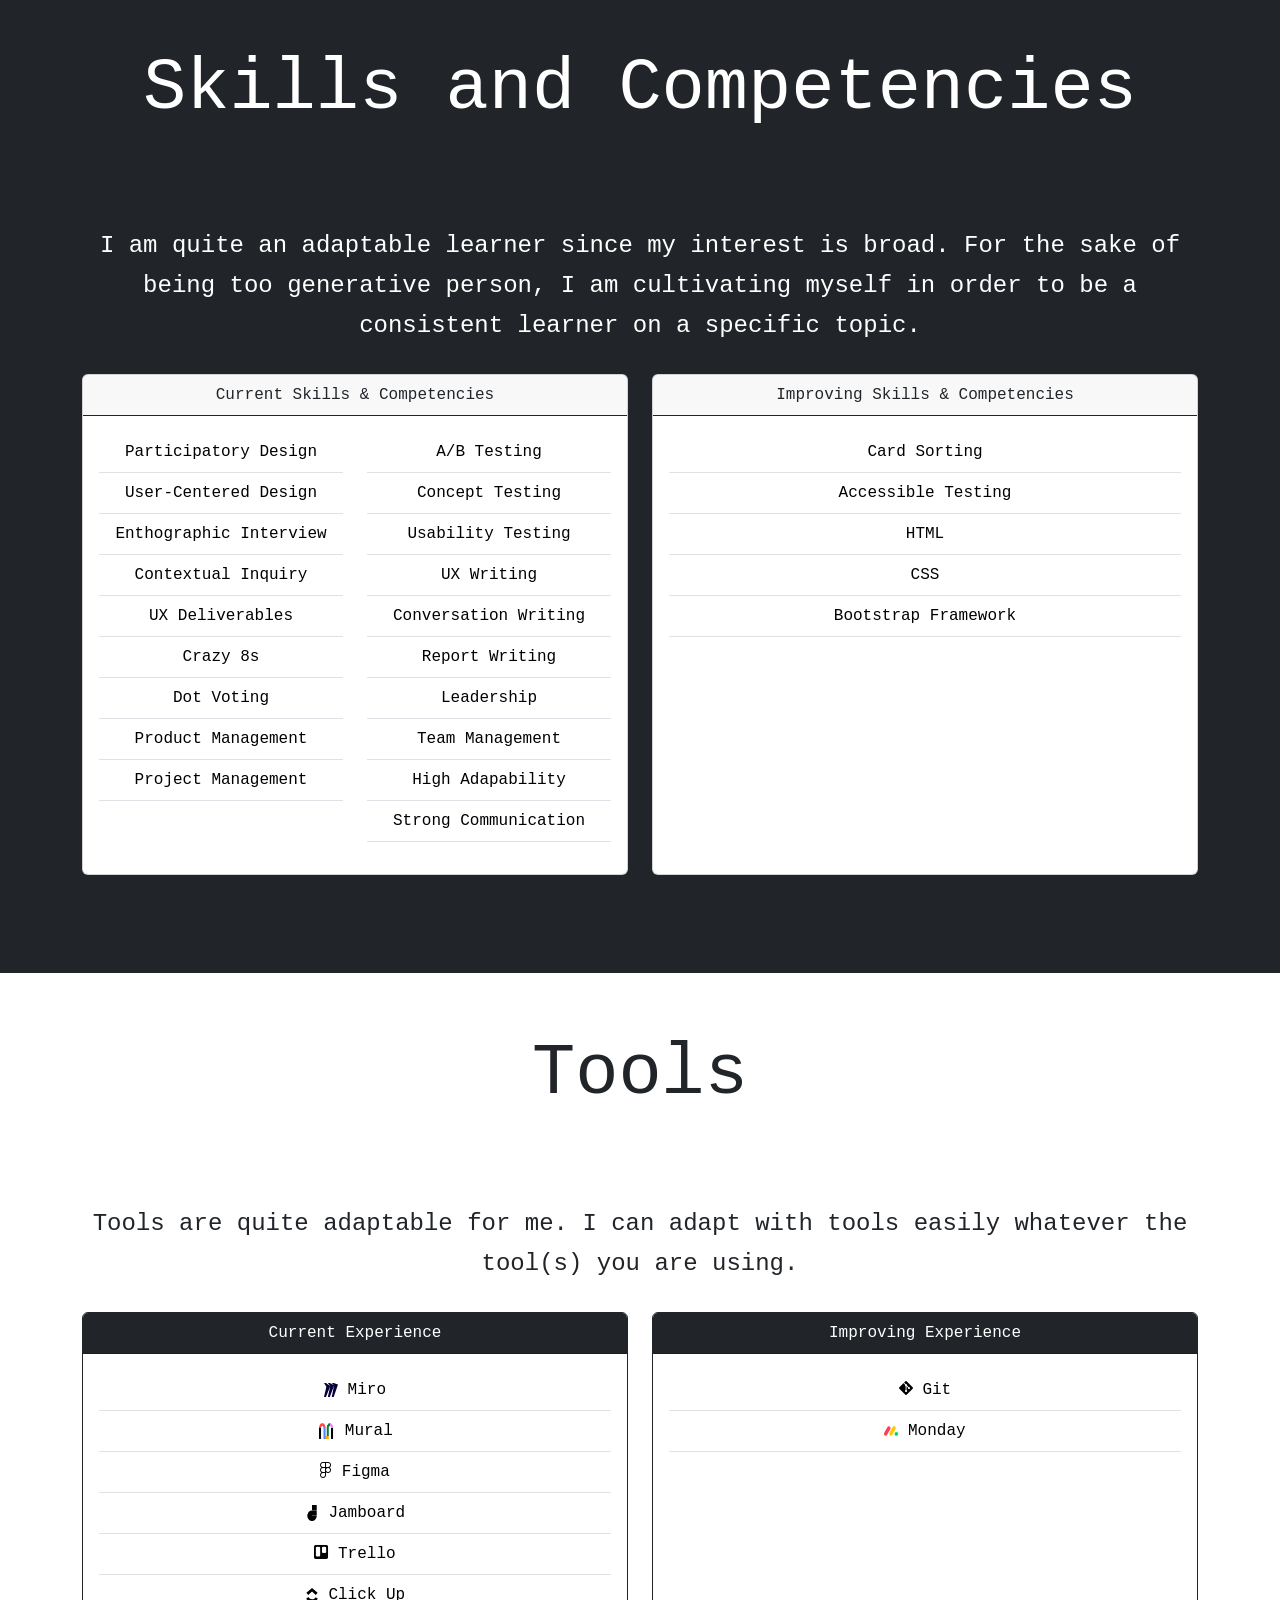
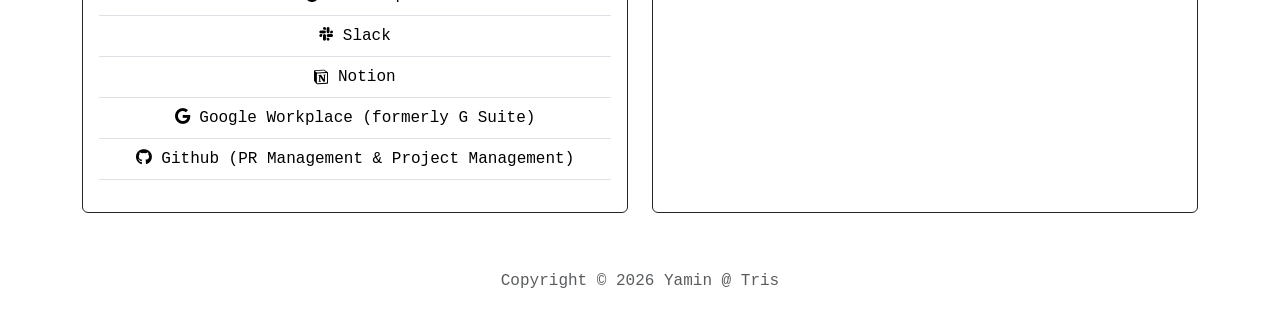
==== commit 27e0c4c2: "more refactoring of words" ====
--- a/index.html
+++ b/index.html
@@ -303,7 +303,7 @@
                               <span class="year text-dark">2019-2020</span>
                               <h3 class="title h4 text-dark">Curriculum Developer</h3>
                               <p class="description pt-2" style="font-size: 20px;line-height: 30px;">
-                                I worked in curriculum development team. Conducting user research, market research and using different usability test, we could find a way to craft 16 times of decreasing facilitation hours without affecting on learning and teaching's effectiveness.
+                                I worked in curriculum development team. Conducting user research, market research and using different usability test, we could find a way to craft in order to decrease facilitation hours by 16 times without affecting on learning and teaching's effectiveness by leveraging chatbot conversational technology.
                               </p>
                             </div>
                         </div>
